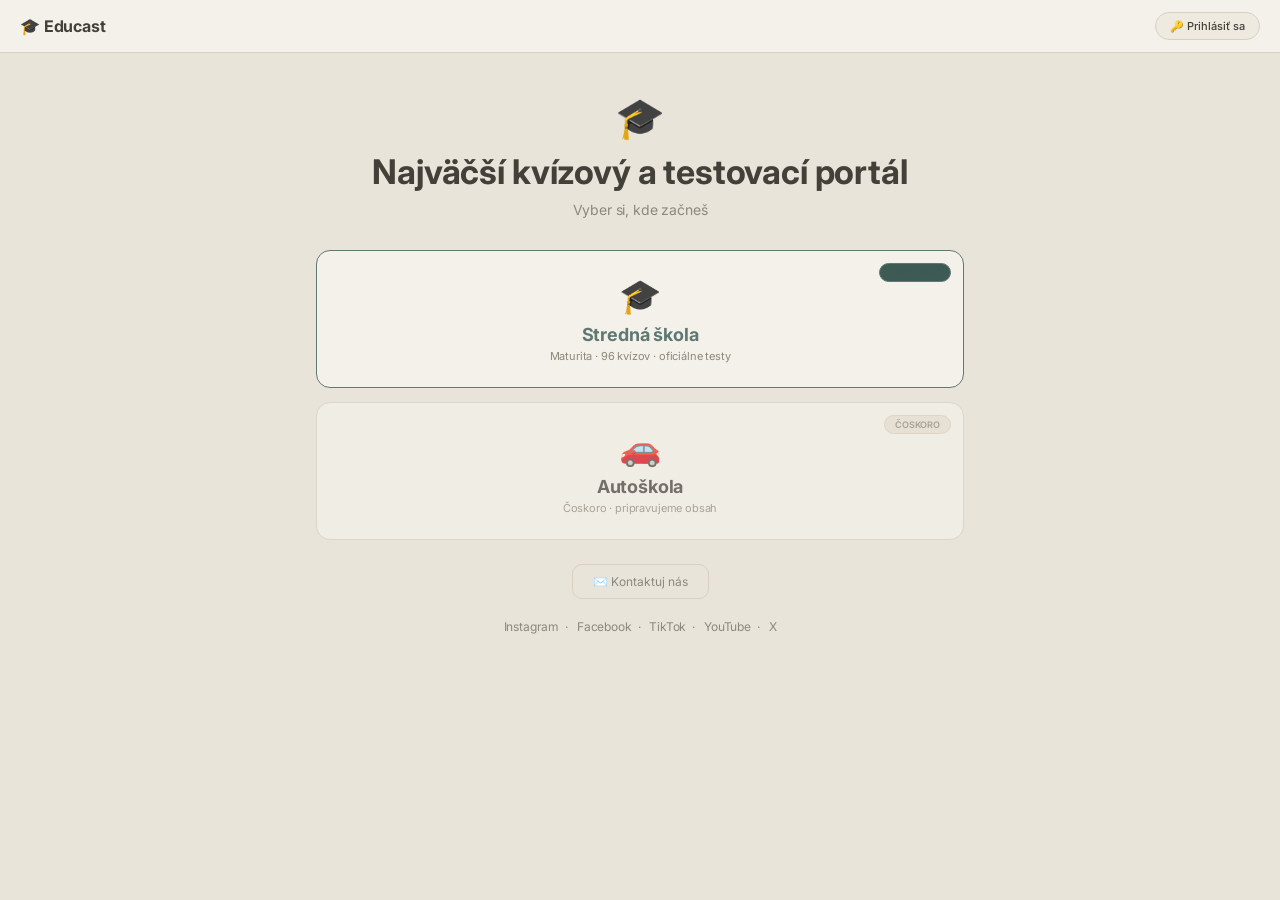
==== index.html @ 37182a14 "Profil do greige a salviovej palety" ====
<!DOCTYPE html>
<html lang="sk">
<head>
<meta charset="UTF-8">
<link rel="preconnect" href="https://fonts.googleapis.com">
<link rel="preconnect" href="https://fonts.gstatic.com" crossorigin>
<link href="https://fonts.googleapis.com/css2?family=Inter:wght@400;500;600;700&display=swap" rel="stylesheet">
<link rel="preconnect" href="https://fonts.googleapis.com">
<link rel="preconnect" href="https://fonts.gstatic.com" crossorigin>
<link href="https://fonts.googleapis.com/css2?family=Inter:wght@400;500;600;700&display=swap" rel="stylesheet">
<meta name="viewport" content="width=device-width, initial-scale=1.0">
<meta name="description" content="Educast — interaktívny vzdelávací portál pre slovenských stredoškolákov. 96 kvízov, 768 otázok, všetky predmety, 1.–4. ročník, maturitná príprava.">
<meta property="og:title" content="Educast — Kvízový a testovací portál">
<meta property="og:type" content="website">
<title>Educast — Kvízový a testovací portál</title>
  <link rel="stylesheet" href="css/style.css">
</head>
<body>
<div id="global-loader"><div id="global-loader-bar"></div></div>
<div id="global-loader-pct">0 %</div>

<!-- ══ AUTH MODAL ══ -->
<div class="auth-overlay" id="auth-overlay">
  <div class="auth-box">
    <div class="auth-logo">🎓</div>
    <div class="auth-title">Educast Prístup</div>
    <div class="auth-sub" id="auth-sub">Zadaj svoje predplatné údaje pre odomknutie EDUCAST PLUS kvízov</div>

    <!-- Stav: prihlásený -->
    <div id="auth-logged-in" style="display:none">
      <div class="auth-status-bar">
        <span>✅ Prihlásený ako <span id="auth-email-display"></span></span>
        <button class="auth-logout" onclick="authLogout()">Odhlásiť</button>
      </div>
      <div style="text-align:center;margin-bottom:12px">
        <span style="font-size:12px;color:#888">Aktívny plán: </span>
        <span class="auth-tier-badge" id="auth-tier-display"></span>
      </div>
      <div class="auth-success show" id="auth-device-note" style="font-size:11px">
        🔒 Prístup uzamknutý na tento prehliadač. Na inom zariadení sa znovu prihlás.
      </div>
      <button class="auth-btn" onclick="closeAuth()">Pokračovať →</button>
    </div>

    <!-- Stav: neprihlásený -->
    <div id="auth-form-section">
      <div class="auth-tabs">
        <button class="auth-tab active" id="tab-login" onclick="switchTab('login')">🔑 Zadať kód</button>
        <button class="auth-tab" id="tab-buy" onclick="switchTab('buy')">💳 Kúpiť prístup</button>
      </div>

      <!-- Tab: Login s kódom -->
      <div id="tab-login-content">
        <label class="auth-label">Emailová adresa</label>
        <input class="auth-input" id="auth-email-input" type="email" placeholder="tvoj@email.sk" autocomplete="email" onkeydown="if(event.key==='Enter')authSubmit()">
        <label class="auth-label">Prístupový kód</label>
        <input class="auth-input" id="auth-code-input" type="text" placeholder="napr. EDU-P-2025-XXXX" autocomplete="off" style="text-transform:uppercase;letter-spacing:0.05em" onkeydown="if(event.key==='Enter')authSubmit()">
        <div class="auth-error" id="auth-error"></div>
        <div class="auth-success" id="auth-success-msg"></div>
        <button class="auth-btn" id="auth-submit-btn" onclick="authSubmit()">Odomknúť prístup →</button>
        <div class="auth-note">
          Kód dostaneš emailom po zaplatení.<br>
          Každý kód funguje iba pre jeden email a jedno zariadenie.
        </div>
      </div>

      <!-- Tab: Kúpiť -->
      <div id="tab-buy-content" style="display:none">

        <div style="background:linear-gradient(135deg,#4A615C,#3E5A55);border:1.5px solid #5E7873;border-radius:12px;padding:16px;margin-bottom:10px">
          <div style="display:flex;align-items:center;justify-content:space-between;margin-bottom:8px">
            <div style="font-size:11px;color:#fff;font-weight:600">🎓 EDUCAST PLUS</div>
            <div style="font-size:10px;background:#DDE7E2;color:#3E5A55;padding:2px 8px;border-radius:10px">Mesačné</div>
          </div>
          <div style="font-size:28px;font-weight:700;color:#fff;margin-bottom:2px">4,99 €<span style="font-size:13px;font-weight:400;color:#DDE7E2"> / mesiac</span></div>
          <div style="font-size:10px;color:#DDE7E2;margin-bottom:10px">Zruš kedykoľvek</div>
          <div style="font-size:10px;color:#DDE7E2;display:flex;flex-direction:column;gap:3px;margin-bottom:12px">
            <span>✓ Všetkých 96 kvízov · 768 otázok</span>
            <span>✓ Maturitné testy</span>
            <span>✓ História a štatistiky</span>
            <span>✓ Email s prihlasovacími údajmi</span>
          </div>
          <div style="margin-bottom:10px">
            <label class="auth-label">Tvoja emailová adresa</label>
            <input class="auth-input" id="buy-email-input" type="email" placeholder="tvoj@email.sk" autocomplete="email" style="margin-bottom:0" onkeydown="if(event.key==='Enter')startCheckout()">
          </div>
          <div class="auth-error" id="buy-error" style="margin-bottom:8px"></div>
          <button class="auth-btn" id="buy-submit-btn" onclick="startCheckout()" style="margin-bottom:0">Zaplatiť kartou →</button>
        </div>
        <div class="auth-note">
          Po zaplatení dostaneš email s prihlasovacími údajmi do 1 minúty.<br>
          Platba prebieha cez zabezpečený Stripe. 🔒
        </div>
      </div>
    </div>

    <button onclick="closeAuth()" style="display:block;margin:14px auto 0;background:transparent;border:1.5px solid #e74c3c;color:#e74c3c;font-size:12px;font-weight:600;cursor:pointer;font-family:inherit;padding:9px 32px;border-radius:8px;transition:all 0.12s" onmouseover="this.style.background='#e74c3c';this.style.color='#fff'" onmouseout="this.style.background='transparent';this.style.color='#e74c3c'">✕ Zavrieť</button>
  </div>
</div>

<!-- ══ VYBER STUPNA SKOLY ══ -->
<div id="page-stage-select" class="page active" style="background:#E9E4DA;min-height:100vh">
  <nav style="display:flex;align-items:center;justify-content:space-between;padding:12px 20px;border-bottom:0.5px solid #D8D0C1;background:#F4F1EA;position:sticky;top:0;z-index:100">
    <div style="font-size:16px;font-weight:700;color:#43403A">🎓 Educast</div>
    <div style="display:flex;gap:8px;align-items:center">
      <span id="nav-auth-label2" style="font-size:11px;color:#8C887A"></span>
      <button onclick="openAuth()" id="nav-auth-btn2" style="font-size:11px;font-weight:500;padding:6px 14px;border-radius:20px;border:0.5px solid #D8D0C1;background:#EFEAE0;color:#43403A;cursor:pointer;font-family:inherit">🔑 Prihlásiť sa</button>
    </div>
  </nav>
  <div style="max-width:680px;margin:0 auto;padding:40px 16px 40px">
    <div style="text-align:center;margin-bottom:32px">
      <div style="font-size:40px;margin-bottom:10px">🎓</div>
      <h1 style="font-size:clamp(24px,5vw,34px);font-weight:700;color:#43403A;margin:0 0 8px;line-height:1.2">Najväčší kvízový a testovací portál</h1>
      <p style="font-size:14px;color:#8C887A;margin:0;font-weight:400">Vyber si, kde začneš</p>
      
    </div>
    <div style="display:flex;flex-direction:column;gap:14px">
      <div onclick="selectStage('ss')" style="background:#F4F1EA;border:1.5px solid #5E7873;border-radius:14px;padding:24px;cursor:pointer;transition:all 0.15s;text-align:center;position:relative" onmouseover="this.style.transform='translateY(-2px)'" onmouseout="this.style.transform='translateY(0)'">
        <div style="position:absolute;top:12px;right:12px;font-size:9px;font-weight:600;color:#3E5A55;background:#3E5A55;border:0.5px solid #5E7873;border-radius:20px;padding:3px 10px">DOSTUPNÉ</div>
        <div style="font-size:34px;margin-bottom:8px">🎓</div>
        <div style="font-size:18px;font-weight:700;color:#5E7873;margin-bottom:4px">Stredná škola</div>
        <div style="font-size:11px;color:#8C887A">Maturita · 96 kvízov · oficiálne testy</div>
      </div>
      <div style="background:#F4F1EA;border:1.5px solid #D8D0C1;border-radius:14px;padding:24px;text-align:center;cursor:default;opacity:0.7;position:relative">
        <div style="position:absolute;top:12px;right:12px;font-size:9px;font-weight:600;color:#8C887A;background:#E5DFD3;border:0.5px solid #D8D0C1;border-radius:20px;padding:3px 10px">ČOSKORO</div>
        <div style="font-size:34px;margin-bottom:8px">🚗</div>
        <div style="font-size:18px;font-weight:700;color:#43403A;margin-bottom:4px">Autoškola</div>
        <div style="font-size:11px;color:#8C887A">Čoskoro · pripravujeme obsah</div>
      </div>
    </div>
    <div style="text-align:center;margin-top:24px">
      <button onclick="openContact()" style="background:transparent;border:0.5px solid #D8D0C1;color:#8C887A;font-size:12px;padding:9px 20px;border-radius:10px;cursor:pointer;font-family:inherit;transition:all 0.15s" onmouseover="this.style.borderColor='#5E7873';this.style.color='#5E7873'" onmouseout="this.style.borderColor='#D8D0C1';this.style.color='#8C887A'">✉️ Kontaktuj nás</button>
    </div>
    <div style="text-align:center;margin-top:20px;font-size:12px;color:#8C887A">
      <a href="#" target="_blank" style="color:#8C887A;text-decoration:none;margin:0 6px" onmouseover="this.style.color='#5E7873'" onmouseout="this.style.color='#8C887A'">Instagram</a>·
      <a href="#" target="_blank" style="color:#8C887A;text-decoration:none;margin:0 6px" onmouseover="this.style.color='#5E7873'" onmouseout="this.style.color='#8C887A'">Facebook</a>·
      <a href="#" target="_blank" style="color:#8C887A;text-decoration:none;margin:0 6px" onmouseover="this.style.color='#5E7873'" onmouseout="this.style.color='#8C887A'">TikTok</a>·
      <a href="#" target="_blank" style="color:#8C887A;text-decoration:none;margin:0 6px" onmouseover="this.style.color='#5E7873'" onmouseout="this.style.color='#8C887A'">YouTube</a>·
      <a href="#" target="_blank" style="color:#8C887A;text-decoration:none;margin:0 6px" onmouseover="this.style.color='#5E7873'" onmouseout="this.style.color='#8C887A'">X</a>
    </div>
  </div>
</div>

<!-- ══ LANDING PAGE ══ -->
<div id="page-landing" class="page" style="background:#E9E4DA;min-height:100vh">
  <!-- Minimálny navbar -->
  <nav style="display:flex;align-items:center;justify-content:space-between;padding:12px 20px;border-bottom:0.5px solid #D8D0C1;background:#F4F1EA;position:sticky;top:0;z-index:100">
    <div style="font-size:16px;font-weight:700;color:#43403A;cursor:pointer" onclick="goToStageSelect()">🎓 Educast</div>
    <div style="display:flex;gap:8px;align-items:center">
      <span id="nav-auth-label" style="font-size:11px;color:#8C887A"></span>
      <button onclick="openCoinInfo()" id="coin-pill1" class="coin-pill" title="Mince">🪙 <span id="coin-pill1-n">3/3</span></button>
      <button onclick="openAuth()" id="nav-auth-btn" style="font-size:11px;font-weight:500;padding:6px 14px;border-radius:20px;border:0.5px solid #D8D0C1;background:#EFEAE0;color:#43403A;cursor:pointer;font-family:inherit">🔑 Prihlásiť sa</button>
    </div>
  </nav>

  <!-- Wizard priamo na úvodnej strane -->
  <div style="max-width:680px;margin:0 auto;padding:20px 16px 40px">

    <!-- Hero mini -->
    <div style="text-align:center;margin-bottom:24px;padding-top:8px">
      <div style="font-size:11px;color:#5E7873;font-weight:600;letter-spacing:0.05em;margin-bottom:6px">PRE SLOVENSKÉ STREDNÉ ŠKOLY</div>

    </div>

    <!-- Výber úrovne -->
    <div id="lv-select-screen" style="display:none !important">
      <p style="font-size:11px;color:#888;text-align:center;margin:0 0 12px">Vyber svoju úroveň:</p>
      <div class="lv-select-wrap">
        <div class="lv-select-card lv-card-free" onclick="lwChooseLevel('r')">
          <div style="font-size:22px;font-weight:800;letter-spacing:-0.5px;margin-bottom:4px;background:linear-gradient(135deg,#378ADD,#B5D4F4);-webkit-background-clip:text;-webkit-text-fill-color:transparent;background-clip:text">EDUCAST free</div>
          <div class="lv-card-title">Zadarmo</div>
          <div class="lv-card-desc">32 kvízov · 256 otázok · všetky predmety<br>1.–4. ročník · bez registrácie</div>
        </div>
        <div class="lv-select-card lv-card-plus" onclick="lwChooseLevel('v')">
          <div style="font-size:22px;font-weight:800;letter-spacing:-0.5px;margin-bottom:4px;background:linear-gradient(135deg,#4A615C,#3E5A55);-webkit-background-clip:text;-webkit-text-fill-color:transparent;background-clip:text">EDUCAST PLUS</div>
          <div class="lv-card-title">Plný prístup</div>
          <div class="lv-card-desc">96 kvízov · 768 otázok · maturitné testy<br>4,99 €/mes · /rok · zruš kedykoľvek</div>
        </div>
      </div>
    </div>

    <!-- Wizard A inline -->
    <div id="lv-wizard-screen" style="display:none;background:#F4F1EA;border:0.5px solid #D8D0C1;border-radius:14px;padding:16px">

      <!-- Top bar: späť + úroveň + režim -->
      <div style="display:flex;align-items:center;gap:8px;margin-bottom:14px;flex-wrap:wrap">
        
        
        <div class="wiz-toggle" style="flex-shrink:0">
          <button class="wiz-tog-btn active" id="lmd-t" onclick="lwSetMode('t')">📋 Test</button>
          <button class="wiz-tog-btn" id="lmd-s" onclick="lwSetMode('s')">⚔️ Súťaž</button>
        </div>
      </div>

      <!-- Promo pre FREE -->
      <div id="lw-plus-promo" style="display:none !important;background:#EFEAE0;border:0.5px solid #5E787355;border-radius:10px;padding:10px 14px;margin-bottom:12px;cursor:pointer" onclick="openAuth()">
        <div style="display:flex;align-items:center;justify-content:space-between;gap:8px">
          <div>
            <div style="font-size:11px;font-weight:600;color:#3E5A55;margin-bottom:2px">🎓 EDUCAST PLUS ponúka viac</div>
            <div style="font-size:10px;color:#4A615C;line-height:1.5">96 kvízov · oficiálne Maturitné testy 2010–2026 · SJL, ANG, MAT</div>
          </div>
          <div style="font-size:10px;font-weight:600;color:#3E5A55;background:#E2EAE7;border:0.5px solid #5E7873;border-radius:20px;padding:4px 10px;white-space:nowrap">Získať →</div>
        </div>
      </div>

      <!-- Kroky -->
      <div class="wiz-steps" style="margin-bottom:14px">
        <div class="wiz-step active" id="lw-s1" onclick="lwGoStep1()" style="cursor:pointer"><div class="wiz-num">1</div><span>Predmet</span></div>
        <div class="wiz-sep"></div>
        <div class="wiz-step" id="lw-s2" onclick="lwGoStep2()" style="cursor:pointer"><div class="wiz-num">2</div><span>Ročník</span></div>
        <div class="wiz-sep"></div>
        <div class="wiz-step" id="lw-s3" onclick="lwGoStepLevel()" style="cursor:pointer"><div class="wiz-num">3</div><span>Level</span></div>
      </div>

      <!-- Skryté level tlačidlá pre JS kompatibilitu -->
      <div style="display:none">
        <button id="llv-r" onclick="lwSetLv('r')"></button>
        <button id="llv-v" onclick="lwSetLv('v')"></button>
      </div>

      <!-- Krok 1: Predmet -->
      <div id="lw-step1">
        <p style="font-size:15px;font-weight:600;color:#5E7873;text-align:center;margin:0 0 14px">Vyber predmet</p>
        <div class="wiz-subj-grid" id="lw-subj-grid"></div>
      </div>

      <!-- Krok 2: Ročník -->
      <div id="lw-step2" style="display:none">
        <p style="font-size:15px;font-weight:600;color:#5E7873;text-align:center;margin:0 0 14px">Vyber ročník — <span id="lw-subj-label" style="color:#e8e8e8;font-weight:600"></span></p>
        <div class="wiz-roc-grid">
          <div class="wiz-roc-btn" id="lr-1" onclick="lwSetRoc(1)">1. ročník</div>
          <div class="wiz-roc-btn" id="lr-2" onclick="lwSetRoc(2)">2. ročník</div>
          <div class="wiz-roc-btn" id="lr-3" onclick="lwSetRoc(3)">3. ročník</div>
          <div class="wiz-roc-btn" id="lr-4" onclick="lwSetRoc(4)">4. ročník</div>
        </div>
      </div>

      <!-- Spustiť -->
      <!-- Krok: vyber levelu (gamifikovana cesta) -->
      <div id="lw-step-level" style="display:none">
        <div class="level-path-sub level-path-sub-big">Zdolaj level 1 a odomkni ďalšie výzvy</div>
        <div class="level-path" id="lw-level-path"></div>
      </div>

      <button class="wiz-start-btn" id="lw-start-btn" onclick="lwStart()">Spustiť kvíz →</button>

    </div>

    <!-- Footer mini -->
    </div>
    <p style="text-align:center;font-size:10px;color:#555;margin-top:12px">© 2026 Educast · <a href="#" onclick="showLandingInfo();return false" style="color:#888;text-decoration:none">O projekte</a></p>
  </div>
</div>

<div id="page-portal" class="page">
  <div class="portal-wrap">
    <div class="portal-topbar">
      <div class="portal-logo" onclick="goToLanding()" style="cursor:pointer" title="Späť na úvod">🎓 Educast</div>
      <div class="portal-nav-right">
        <button class="portal-user-btn" id="portal-auth-btn" onclick="openAuth()">🔑 Prihlásiť sa</button>
        <button class="portal-back" onclick="goToLanding()">← Späť</button>
      </div>
    </div>







    <!-- Spaced repetition reminders -->
    <div id="reminders-section"></div>

    <div id="hist-section-wrap">
      <div style="display:flex;align-items:center;gap:8px;cursor:pointer;padding:10px 0;border-bottom:0.5px solid var(--border);margin-bottom:12px" onclick="toggleHistSection()">
        <span style="font-size:14px">📊</span>
        <span style="font-size:12px;font-weight:600;color:var(--text)">História kvízov</span>
        <span style="font-size:10px;color:var(--text2);font-weight:400" id="hist-count"></span>
        <span class="mat-chevron" id="hist-chevron" style="margin-left:auto">▼</span>
      </div>
      <div id="hist-list" style="display:none">
        <div class="hist-empty">Zatiaľ žiadne dokončené kvízy. Vyskúšaj prvý kvíz!</div>
      </div>
    </div>
    <!-- WIZARD A -->
    <div id="wizard-wrap">

      <!-- Kroky -->
      <div class="wiz-steps">
        <div class="wiz-step active" id="wiz-s1"><div class="wiz-num">1</div><span>Predmet</span></div>
        <div class="wiz-sep"></div>
        <div class="wiz-step" id="wiz-s2"><div class="wiz-num">2</div><span>Ročník</span></div>
        <div class="wiz-sep"></div>
        <div class="wiz-step" id="wiz-s3"><div class="wiz-num">3</div><span>Štart</span></div>
      </div>

      <!-- Nastavenia (Úroveň + Režim) — vždy viditeľné, kompaktné -->
      <div class="wiz-settings">
        <span style="font-size:10px;color:var(--text2)">Úroveň:</span>
        <div class="wiz-toggle" id="wiz-lv-toggle">
          <button class="wiz-tog-btn active" id="wlv-r" onclick="wizSetLv('r')">🆓 EDUCAST free</button>
          <button class="wiz-tog-btn wiz-tog-btn-v" id="wlv-v" onclick="wizSetLv('v')">🎓 EDUCAST PLUS</button>
        </div>
        <span style="font-size:10px;color:var(--text2);margin-left:6px">Režim:</span>
        <div class="wiz-toggle">
          <button class="wiz-tog-btn active" id="wmd-t" onclick="wizSetMode('t')">📋 Test</button>
          <button class="wiz-tog-btn" id="wmd-s" onclick="wizSetMode('s')">⚔️ Súťaž</button>
        </div>
      </div>

      <!-- Skryté level tlačidlá pre JS kompatibilitu -->
      <div style="display:none">
        <button id="llv-r" onclick="lwSetLv('r')"></button>
        <button id="llv-v" onclick="lwSetLv('v')"></button>
      </div>

      <!-- Krok 1: Predmet -->
      <div id="wiz-step1">
        <p style="font-size:11px;color:var(--text2);margin:0 0 10px">Vyber predmet:</p>
        <div class="wiz-subj-grid" id="wiz-subj-grid"></div>
      </div>

      <!-- Krok 2: Ročník -->
      <div id="wiz-step2" style="display:none">
        <p style="font-size:11px;color:var(--text2);margin:0 0 10px">Vyber ročník — <span id="wiz-subj-label" style="color:var(--text);font-weight:500"></span>:</p>
        <div class="wiz-roc-grid">
          <div class="wiz-roc-btn" id="wr-1" onclick="wizSetRoc(1)">1. ročník</div>
          <div class="wiz-roc-btn" id="wr-2" onclick="wizSetRoc(2)">2. ročník</div>
          <div class="wiz-roc-btn" id="wr-3" onclick="wizSetRoc(3)">3. ročník</div>
          <div class="wiz-roc-btn" id="wr-4" onclick="wizSetRoc(4)">4. ročník</div>
        </div>
        <button id="wiz-back-btn" style="font-size:11px;font-weight:500;color:#378ADD;background:#0A2238;border:0.5px solid #378ADD55;border-radius:20px;cursor:pointer;padding:5px 12px;font-family:inherit;margin-bottom:12px;transition:all 0.15s" onmouseover="this.style.background='#0C3257'" onmouseout="this.style.background='#0A2238'" onclick="wizBack()">← Späť na predmety</button>
      </div>

      <!-- Spustiť -->
      <button class="wiz-start-btn" id="wiz-start-btn" onclick="wizStart()">Spustiť kvíz →</button>

    </div>

    <!-- Skrytý sg pre kompatibilitu s existujúcim kódom -->
    <div id="sg" style="display:none"></div>
    <div id="subj-title" style="display:none"></div>

    <div class="hhero-banner" id="hhero-wrap" style="display:none">
      <div class="hhero-text"><h3>Odomkni EDUCAST PLUS plný prístup</h3><p>Všetkých 96 kvízov · 4,99 €/mes alebo /rok</p></div>
      <button class="hhero-btn" onclick="openAuth()">Zadať kód →</button>
    </div>
  </div>
</div>

<!-- ══ QUIZ PAGE ══ -->
<div id="page-quiz" class="page">
  <div class="quiz-wrap">
    <!-- Horná lišta -->
    <div class="quiz-topbar">
      <div class="quiz-topbar-left">
        <span class="mbadge" id="mb"></span>
        <div class="twrap" id="tw"><div class="cd" id="cd">15</div></div>
        <div class="ttim" id="tt" style="display:none">⏱ 0:00</div>
      </div>
      <div class="qnum" id="qn"></div>
      <div class="quiz-topbar-right" style="width:auto;text-align:right;margin-right:54px"><button onclick="openCoinInfo()" id="coin-counter" class="coin-pill" title="Mince" style="display:none">🪙 <span id="coin-counter-n">3/3</span></button></div>
    </div>
    <div class="tbar" id="tb"><div class="pfill2" id="pbar"></div></div>
    <div class="stage" id="stage">
      <div class="screen" id="qs">
        <div id="audio-player-wrap" style="width:100%;max-width:800px;display:none"></div>
        <div id="ctx-wrap" style="width:100%;max-width:800px;display:none">
          <div class="ctx-panel" id="ctx-panel">
            <div style="display:flex;align-items:center;justify-content:space-between;margin-bottom:8px">
              <div class="ctx-label" id="ctx-title">📖 Ukážka</div>
              <div style="display:flex;gap:4px">
                <button onclick="ctxFontChange(-1)" style="background:transparent;border:0.5px solid #378ADD55;color:#378ADD;font-size:11px;font-weight:600;width:24px;height:24px;border-radius:5px;cursor:pointer;font-family:inherit;line-height:1">A−</button>
                <button onclick="ctxFontChange(1)" style="background:transparent;border:0.5px solid #378ADD55;color:#378ADD;font-size:11px;font-weight:600;width:24px;height:24px;border-radius:5px;cursor:pointer;font-family:inherit;line-height:1">A+</button>
              </div>
            </div>
            <div class="ctx-text" id="ctx-text"></div>
          </div>
        </div>
        <div class="qtxt" id="qt"></div>
        <div id="ea"></div>
        <div class="og" id="og"></div>
        <div id="short-wrap" style="display:none;width:100%;max-width:680px;margin:0 auto">
          <input id="short-input" type="text" autocomplete="off" spellcheck="false"
            placeholder="Napíš odpoveď..."
            style="width:100%;padding:14px 16px;font-size:15px;border-radius:12px;border:1.5px solid var(--border);background:var(--bg2);color:var(--text);font-family:var(--font);box-sizing:border-box;outline:none;margin-bottom:8px"
            onkeydown="if(event.key==='Enter' && (!sub||!sub.isMat))pickShort()" oninput="if(sub&&sub.isMat)matAnswers[cur]=this.value.trim()" />
          <button id="short-btn" onclick="if(sub&&sub.isMat){matAnswers[cur]=document.getElementById('short-input').value.trim();rPips();}else{pickShort();}" style="width:100%;padding:12px;border-radius:12px;border:none;background:#5E7873;color:#fff;font-size:14px;font-weight:600;cursor:pointer">Potvrdiť →</button>
        </div>
        <div class="fbar" id="fb"></div>
        <button class="nxt nxr" id="nb" onclick="adv()" style="display:none;margin-top:12px">Ďalej →</button>
        <div id="mat-nav-wrap" style="display:none;margin-top:16px;gap:8px;align-items:center;justify-content:flex-start;width:100%;max-width:800px;flex-wrap:wrap">
          <button class="ctb" id="mat-prev-btn2" onclick="matPrev()" style="display:none">← Späť</button>
          <button class="nxt nxr" id="nb2" onclick="adv()" style="display:none;margin-top:0;padding:10px 28px;font-size:13px;max-width:none;flex:1">Ďalej →</button>
        </div>
      </div>
      <div class="screen sscr" id="ss">
        <div class="confetti-container" id="confetti-box"></div>

        <!-- Výsledok -->
        <div class="sbig" id="sp"></div>
        <div class="scards" id="sc"></div>
        <div class="sti" id="si"></div>
        <button onclick="showDetail(0)" style="background:transparent;border:0.5px solid #378ADD;color:#378ADD;font-size:11px;font-weight:500;padding:7px 18px;border-radius:8px;cursor:pointer;font-family:inherit;margin-top:2px">🔍 Detail kvízu</button>
        <div class="smsg" id="sm"></div>

        <!-- Bonus: cesta levelov po 100% (rovnaka grafika ako vo wizarde) -->
        <div id="score-l2-unlock" style="display:none;width:100%;max-width:340px;margin:10px 0">
          <div class="level-path-title" id="score-l2-title">🎉 Odomkol si nový level!</div>
          <div class="level-path-sub" id="score-l2-subt">Zvládol si Level 1 na 100 % — pokračuj ďalej</div>
          <div class="level-path" id="score-level-path"></div>
        </div>

        <div id="score-plus-banner" style="display:none;background:#EFEAE0;border:0.5px solid #5E7873;border-radius:10px;padding:12px 14px;width:100%;max-width:280px;margin:8px 0;cursor:pointer" onclick="showPaywall()">
          <div style="display:flex;align-items:center;gap:6px;margin-bottom:4px">
            <span style="font-size:13px">🎓</span>
            <span style="font-size:12px;font-weight:500;color:#3E5A55">Zvládol si to na 100 %!</span>
          </div>
          <div style="font-size:10px;color:#5E7873;line-height:1.5;margin-bottom:8px">Posuň sa ďalej s EDUCAST PLUS — oficiálne maturitné testy 2010–2026, 96 kvízov, všetky predmety.</div>
          <div style="background:#5E7873;color:#fff;font-size:11px;font-weight:500;padding:7px 0;border-radius:8px;text-align:center">Vyskúšať PLUS · 4,99 €/mes →</div>
        </div>

        <!-- Akcie — kompaktné -->
        <div style="display:flex;flex-direction:column;align-items:center;gap:8px;width:100%;max-width:280px;margin-top:12px">
          <button onclick="goToLanding()" style="width:100%;background:transparent;border:none;color:#555;font-size:11px;cursor:pointer;font-family:inherit;padding:4px">← Späť na úvod</button>
        </div>
      </div>
    </div>
    <!-- Čísla otázok (len maturita) -->
    <div class="mat-pips-bar" id="mat-pips-bar" style="display:none">
      <div class="pips" id="pips"></div>
    </div>
    <div class="ctrls">
      <button class="ctb" onclick="goToPredmety()">← Predmety</button>
      <button class="ctb" id="btn-save-quiz" onclick="saveQuizState()" style="display:none;border-color:#378ADD;color:#378ADD">Uložiť</button>
      <div class="pips" id="pips-regular"></div>

      <button class="nxt nxr" id="nb-finish" onclick="matFinish()" style="display:none;margin-top:0;padding:7px 16px;font-size:12px;max-width:160px">Dokončiť test</button>
    </div>
  </div>
</div>

<!-- ══ DETAIL STRÁNKA ══ -->
<div id="page-detail" class="page">
  <div class="detail-wrap">
    <div class="detail-topbar">
      <button class="detail-back" onclick="backFromDetail()">← Späť</button>
      <div class="detail-title" id="detail-title">Detail kvízu</div>
    </div>
    <div class="detail-summary" id="detail-summary"></div>
    <div id="detail-questions"></div>
  </div>
</div>

<!-- ══ PROFILE PAGE ══ -->
<div id="page-profile" class="page">
  <div class="detail-wrap">
    <div class="detail-topbar">
      <button class="detail-back" onclick="goToPortal()">← Späť</button>
      <div class="detail-title">👤 Môj profil</div>
    </div>
    <div id="profile-loading" style="text-align:center;color:#888;font-size:13px;padding:24px">Načítavam…</div>
    <div id="profile-content" style="display:none">
      <div id="profile-status-card" style="background:linear-gradient(135deg,#4A615C,#3E5A55);border:0.5px solid #5E7873;border-radius:12px;padding:16px 18px;margin-bottom:14px">
        <div style="font-size:11px;color:#DDE7E2;margin-bottom:4px">Stav predplatného</div>
        <div id="profile-status-title" style="font-size:18px;font-weight:500;color:#fff;margin-bottom:6px">—</div>
        <div id="profile-status-sub" style="font-size:12px;color:#DDE7E2">—</div>
      </div>
      <div style="display:flex;flex-direction:column;gap:1px;background:#D8D0C1;border-radius:10px;overflow:hidden;margin-bottom:14px">
        <div style="display:flex;justify-content:space-between;align-items:center;padding:12px 14px;background:#F4F1EA">
          <span style="font-size:12px;color:#8C887A">📧 E-mail</span>
          <span id="profile-email" style="font-size:12px;color:#43403A">—</span>
        </div>
        <div style="display:flex;justify-content:space-between;align-items:center;padding:12px 14px;background:#F4F1EA">
          <span style="font-size:12px;color:#8C887A">🔑 Prístupový kód</span>
          <span style="display:flex;align-items:center;gap:8px">
            <span id="profile-code" style="font-size:12px;color:#43403A;font-family:ui-monospace,Menlo,monospace">••••••••••</span>
            <button id="profile-code-toggle" onclick="toggleProfileCode()" style="background:transparent;border:0.5px solid #D8D0C1;color:#5E7873;font-size:10px;padding:3px 8px;border-radius:5px;cursor:pointer;font-family:inherit">👁 Zobraziť</button>
          </span>
        </div>
      </div>
      <button id="profile-cancel-btn" onclick="cancelSubscription()" style="width:100%;background:transparent;border:0.5px solid #5a2a2a;color:#c97070;font-size:12px;font-weight:500;padding:11px;border-radius:10px;cursor:pointer;font-family:inherit;transition:all 0.12s" onmouseover="this.style.borderColor='#e74c3c';this.style.color='#e74c3c'" onmouseout="this.style.borderColor='#5a2a2a';this.style.color='#c97070'">Zrušiť predplatné</button>
      <div style="font-size:11px;color:#888;font-weight:600;letter-spacing:0.04em;text-transform:uppercase;margin:22px 0 8px">História platieb</div>
      <div id="profile-history-list" style="display:flex;flex-direction:column;gap:1px;background:#D8D0C1;border-radius:10px;overflow:hidden"></div>
    </div>
  </div>
</div>

<!-- ══ PAYWALL MODAL ══ -->
<div class="modal-overlay" id="modal" onclick="closeModal(event)">
  <div class="modal">
    <button class="modal-close" onclick="hidePaywall()">✕</button>
    <div class="modal-icon">🔒</div>
    <div class="modal-title">🎓 EDUCAST PLUS prístup</div>
    <div class="modal-sub">Odomkni všetkých 96 kvízov cez EDUCAST PLUS. Zaplať kartou a zadaj kód.</div>
    <div style="background:linear-gradient(135deg,#4A615C,#3E5A55);border:1px solid #5E7873;border-radius:12px;padding:16px;text-align:center;margin-bottom:14px">
      <div style="font-size:10px;color:#DDE7E2;margin-bottom:6px">🎓 EDUCAST PLUS — plný prístup</div>
      <div style="font-size:28px;font-weight:700;color:#fff;margin-bottom:2px">4,99 €<span style="font-size:13px;font-weight:400;color:#DDE7E2">/mesiac</span></div>
      <div style="font-size:11px;color:#DDE7E2;margin-bottom:10px">alebo <strong style="color:#fff">/rok</strong> — ušetríš 23 €</div>
      <div style="display:flex;flex-direction:column;gap:4px;font-size:11px;color:#DDE7E2;text-align:left">
        <div>✓ Všetkých 96 kvízov (EDUCAST free + EDUCAST PLUS)</div>
        <div>✓ 768 odborných otázok</div>
        <div>✓ Všetky 4 ročníky · 8 predmetov</div>
        <div>✓ Zruš kedykoľvek</div>
      </div>
    </div>
    <button class="modal-btn-v" onclick="hidePaywall();openAuth()">🔑 Zadať kód (mám predplatné)</button>
    <button class="modal-btn-v" style="background:transparent;border:1px solid #5E7873;color:#5E7873;margin-bottom:10px" onclick="startCheckout('monthly')">💳 Zaplatiť kartou — 4,99 €/mes</button>
  </div>
</div>

  <script src="js/app.js" defer></script>

<!-- ══ MODAL: volba levelu ══ -->
<div id="level-choice-overlay" style="display:none;position:fixed;inset:0;background:rgba(0,0,0,0.82);z-index:3000;align-items:center;justify-content:center;padding:20px;backdrop-filter:blur(6px)">
  <div style="background:var(--bg2);border:1px solid #378ADD55;border-radius:18px;padding:28px 24px;max-width:360px;width:100%;text-align:center;position:relative">
    <div style="font-size:36px;margin-bottom:10px">🔒</div>
    <div style="font-size:17px;font-weight:700;color:#43403A;margin-bottom:8px">Tento level je zamknutý</div>
    <div style="font-size:12px;color:#888;line-height:1.6;margin-bottom:22px">Odomkni ho <strong style="color:#5E7873">zvládnutím predošlého levelu na 100 %</strong> — zadarmo. Alebo si sprístupni všetky levely naraz s EDUCAST PLUS.</div>
    <button onclick="lcGoLevel1()" style="width:100%;padding:13px;border-radius:12px;border:1.5px solid #5E7873;background:#5E7873;color:#fff;font-size:13px;font-weight:600;cursor:pointer;font-family:inherit;margin-bottom:10px;transition:all 0.15s" onmouseover="this.style.background='#4A615C'" onmouseout="this.style.background='#5E7873'">🎯 Skúsiť zvládnuť na 100 %</button>
    <button onclick="lcGoPaywall()" style="width:100%;padding:10px;border-radius:10px;border:0.5px solid #D8D0C1;background:transparent;color:#8C887A;font-size:12px;font-weight:500;cursor:pointer;font-family:inherit;transition:all 0.15s" onmouseover="this.style.borderColor='#5E7873';this.style.color='#5E7873'" onmouseout="this.style.borderColor='#D8D0C1';this.style.color='#8C887A'">Odomknúť cez EDUCAST PLUS</button>
    <button onclick="lcClose()" style="position:absolute;top:12px;right:14px;background:transparent;border:none;color:#666;font-size:18px;cursor:pointer">×</button>
  </div>
</div>


<!-- MODAL: minute mince -->
<div id="coins-empty-overlay" style="display:none;position:fixed;inset:0;background:rgba(0,0,0,0.82);z-index:3100;align-items:center;justify-content:center;padding:20px;backdrop-filter:blur(6px)">
  <div style="background:var(--bg2);border:1px solid #C9A84C55;border-radius:18px;padding:28px 24px;max-width:360px;width:100%;text-align:center;position:relative">
    <div style="font-size:36px;margin-bottom:10px">🪙</div>
    <div style="font-size:17px;font-weight:700;color:#e8e8e8;margin-bottom:8px">Minul si všetky mince</div>
    <div style="font-size:12px;color:#888;line-height:1.6;margin-bottom:22px">Každý neúspešný pokus (pod 100 %) stojí 1 mincu. Pokračuj jedným zo spôsobov nižšie.</div>
    <button onclick="coinsRestart()" style="width:100%;padding:13px;border-radius:12px;border:1.5px solid #5E7873;background:#5E7873;color:#fff;font-size:13px;font-weight:600;cursor:pointer;font-family:inherit;margin-bottom:10px;transition:all 0.15s" onmouseover="this.style.background='#4A615C'" onmouseout="this.style.background='#5E7873'">🔄 Začať odznova</button>
    <button onclick="coinsBuy()" style="width:100%;padding:11px;border-radius:10px;border:0.5px solid #C9A84C66;background:transparent;color:#C9A84C;font-size:12px;font-weight:500;cursor:pointer;font-family:inherit;margin-bottom:8px;transition:all 0.15s" onmouseover="this.style.borderColor='#C9A84C'" onmouseout="this.style.borderColor='#C9A84C66'">🪙 Dokúpiť 3 mince</button>
    <button onclick="coinsGoPlus()" style="width:100%;padding:10px;border-radius:10px;border:0.5px solid #D8D0C1;background:transparent;color:#8C887A;font-size:12px;font-weight:500;cursor:pointer;font-family:inherit;transition:all 0.15s" onmouseover="this.style.borderColor='#5E7873';this.style.color='#5E7873'" onmouseout="this.style.borderColor='#D8D0C1';this.style.color='#8C887A'">Odomknúť všetko cez EDUCAST PLUS</button>
  </div>
</div>

  <!-- COIN INFO MODAL -->
  <div class="modal-overlay" id="coin-modal" onclick="if(event.target===this)closeCoinInfo()">
    <div class="modal">
      <button class="modal-close" onclick="closeCoinInfo()">&times;</button>
      <div class="coin-modal-icon">🪙</div>
      <div class="coin-modal-title">Tvoje mince</div>
      <div class="coin-modal-count">Máš <b id="coin-modal-n">3</b> z 3 mincí</div>
      <div class="coin-modal-row"><span class="cm-ic">🎯</span><div>Mince ti umožňujú odomykať ďalšie levely aj keď test nezvládneš na 100 %.</div></div>
      <div class="coin-modal-row"><span class="cm-ic">💯</span><div>Za <b>100 %</b> neplatíš nič — odomkneš ďalší level <b>zadarmo</b>.</div></div>
      <div class="coin-modal-row"><span class="cm-ic">📉</span><div>Každý pokus <b>pod 100 %</b> ťa stojí <b>1 mincu</b>.</div></div>
    </div>
  </div>
  <!-- KONTAKT MODAL -->
  <div class="modal-overlay" id="contact-modal" onclick="if(event.target===this)closeContact()">
    <div class="modal" style="max-width:420px">
      <button class="modal-close" onclick="closeContact()">&times;</button>
      <div style="font-size:28px;margin-bottom:6px;text-align:center">✉️</div>
      <div class="modal-title" style="text-align:center">Kontaktuj nás</div>
      <div class="modal-sub" style="text-align:center">Napíš nám správu a my sa ti ozveme.</div>
      <label style="font-size:11px;color:#888;display:block;margin-bottom:4px">Tvoj e-mail</label>
      <input type="email" id="contact-email" placeholder="tvoj@email.sk" style="width:100%;background:#0f0f0f;border:0.5px solid #2a2a2a;border-radius:8px;padding:10px 12px;color:#e8e8e8;font-size:13px;margin-bottom:12px;outline:none;font-family:inherit">
      <label style="font-size:11px;color:#888;display:block;margin-bottom:4px">Správa</label>
      <textarea id="contact-msg" rows="4" placeholder="Napíš svoju správu…" style="width:100%;background:#0f0f0f;border:0.5px solid #2a2a2a;border-radius:8px;padding:10px 12px;color:#e8e8e8;font-size:13px;margin-bottom:12px;outline:none;font-family:inherit;resize:vertical"></textarea>
      <label style="font-size:11px;color:#888;display:block;margin-bottom:4px">Príloha (voliteľné)</label>
      <input type="file" id="contact-file" style="width:100%;font-size:12px;color:#888;margin-bottom:16px;font-family:inherit">
      <button onclick="sendContact()" style="width:100%;padding:12px;border-radius:10px;border:none;background:linear-gradient(135deg,#185FA5,#378ADD);color:#fff;font-size:13px;font-weight:500;cursor:pointer;font-family:inherit">Odoslať</button>
      <div id="contact-status" style="font-size:11px;color:#888;text-align:center;margin-top:10px;display:none"></div>
    </div>
  </div>
</body>
</html>
---- css/style.css ----
*{box-sizing:border-box;margin:0;padding:0}
:root{--bg:#E9E4DA;--bg2:#F4F1EA;--bg3:#EFEAE0;--border:#D8D0C1;--text:#43403A;--text2:#8C887A;--font:'Inter',-apple-system,BlinkMacSystemFont,'Segoe UI',sans-serif}
html,body{background:var(--bg);color:var(--text);font-family:var(--font);min-height:100vh;-webkit-font-smoothing:antialiased;-moz-osx-font-smoothing:grayscale;letter-spacing:-0.01em}
button{font-family:var(--font);cursor:pointer}
.page{display:none;opacity:0;transform:translateY(6px);transition:opacity 0.18s ease,transform 0.18s ease}
.page.active{display:block;opacity:1;transform:translateY(0)}
.page.fade-in{animation:fadeInPage 0.18s ease forwards}
@keyframes fadeInPage{from{opacity:0;transform:translateY(8px)}to{opacity:1;transform:translateY(0)}}

/* ── AUTH MODAL ── */
.auth-overlay{display:none;position:fixed;top:0;left:0;right:0;bottom:0;background:rgba(0,0,0,0.85);z-index:2000;align-items:center;justify-content:center;padding:20px;backdrop-filter:blur(6px)}
.auth-overlay.show{display:flex}
.auth-box{background:#F4F1EA;border-radius:18px;padding:28px;max-width:380px;width:100%;border:0.5px solid #D8D0C1;position:relative}
.auth-logo{font-size:28px;margin-bottom:4px;text-align:center}
.auth-title{font-size:17px;font-weight:600;color:#43403A;text-align:center;margin-bottom:6px}
.auth-sub{font-size:12px;color:#8C887A;text-align:center;margin-bottom:20px;line-height:1.5}
.auth-tabs{display:flex;gap:6px;margin-bottom:20px}
.auth-tab{flex:1;padding:8px;border-radius:8px;border:1px solid #D8D0C1;background:transparent;color:#8C887A;font-size:12px;cursor:pointer;transition:all 0.12s;font-family:inherit}
.auth-tab.active{background:#5E7873;border-color:#5E7873;color:#fff}
.auth-label{font-size:11px;color:#8C887A;margin-bottom:5px;display:block}
.auth-input{width:100%;background:#E9E4DA;border:1px solid #D8D0C1;border-radius:8px;padding:10px 12px;color:#43403A;font-size:13px;margin-bottom:12px;outline:none;transition:border-color 0.12s;font-family:inherit}
.auth-input:focus{border-color:#4A615C}
.auth-input.error{border-color:#A32D2D}
.auth-error{font-size:11px;color:#F7C1C1;margin-bottom:12px;padding:8px 10px;background:#3d1515;border-radius:6px;display:none}
.auth-error.show{display:block}
.auth-success{font-size:11px;color:#3E5A55;margin-bottom:12px;padding:8px 10px;background:#4A615C;border-radius:6px;display:none}
.auth-success.show{display:block}
.auth-btn{width:100%;padding:12px;border-radius:10px;border:none;background:linear-gradient(135deg,#4A615C,#5E7873);color:#fff;font-size:13px;font-weight:500;cursor:pointer;margin-bottom:10px;font-family:inherit;transition:all 0.12s}
.auth-btn:hover{opacity:0.9}
.auth-btn:disabled{opacity:0.5;cursor:default}
.auth-divider{display:flex;align-items:center;gap:10px;margin-bottom:14px;color:#B5AE9D;font-size:11px}
.auth-divider::before,.auth-divider::after{content:'';flex:1;height:1px;background:#D8D0C1}
.auth-hhero{width:100%;padding:10px;border-radius:8px;border:1px solid #4A615C;background:transparent;color:#5E7873;font-size:12px;cursor:pointer;font-family:inherit;transition:all 0.12s}
.auth-hhero:hover{background:#DDE7E2}
.auth-note{font-size:10px;color:#A39C8B;text-align:center;margin-top:10px;line-height:1.5}
.auth-status-bar{background:#4A615C;border-radius:8px;padding:8px 12px;margin-bottom:12px;font-size:11px;color:#3E5A55;display:flex;align-items:center;justify-content:space-between}
.auth-logout{background:transparent;border:none;color:#5E7873;font-size:10px;cursor:pointer;text-decoration:underline;font-family:inherit}
.auth-tier-badge{display:inline-flex;align-items:center;gap:4px;font-size:10px;padding:2px 8px;border-radius:10px}
.atb-v{background:#DDE7E2;color:#5E7873}.atb-m{background:#EFEAE0;color:#8C887A}.atb-r{background:#4A615C;color:#4A615C}

/* ── LANDING ── */
.landing{min-height:100vh;display:flex;flex-direction:column}
.landing-nav{display:flex;align-items:center;justify-content:space-between;padding:16px 24px;border-bottom:0.5px solid var(--border);position:sticky;top:0;background:var(--bg);z-index:100}
.landing-logo{font-size:16px;font-weight:700;background:linear-gradient(135deg,#4A615C,#3E5A55);-webkit-background-clip:text;-webkit-text-fill-color:transparent;background-clip:text}
.landing-nav-links{display:flex;gap:20px;font-size:13px;color:var(--text2);align-items:center}
.landing-nav-links a:hover{color:var(--text)}
.nav-cta{background:linear-gradient(135deg,#4A615C,#5E7873);color:#fff!important;padding:7px 16px;border-radius:8px;font-size:12px;font-weight:500;-webkit-text-fill-color:#fff!important;cursor:pointer}
.nav-login{border:1px solid var(--border);color:var(--text2)!important;padding:6px 14px;border-radius:8px;font-size:12px;cursor:pointer}
.nav-login:hover{border-color:#4A615C;color:#4A615C!important}
.hero-section{flex:1;display:flex;flex-direction:column;align-items:center;justify-content:center;padding:60px 24px;text-align:center;background:radial-gradient(ellipse at 50% 0%,#DDE7E222 0%,transparent 60%)}
.hero-badge{display:inline-flex;align-items:center;gap:6px;font-size:11px;padding:5px 14px;border-radius:20px;border:0.5px solid #4A615C;color:#4A615C;background:#DDE7E266;margin-bottom:24px}
.hero-title{font-size:clamp(32px,6vw,56px);font-weight:700;line-height:1.1;margin-bottom:16px;letter-spacing:-0.02em}
.hero-title span{background:linear-gradient(135deg,#4A615C,#3E5A55);-webkit-background-clip:text;-webkit-text-fill-color:transparent;background-clip:text}
.hero-sub{font-size:clamp(14px,2vw,18px);color:var(--text2);margin-bottom:36px;max-width:500px;line-height:1.6}
.hero-btns{display:flex;gap:12px;flex-wrap:wrap;justify-content:center;margin-bottom:48px}
.btn-primary{background:linear-gradient(135deg,#4A615C,#5E7873);color:#fff;border:none;padding:13px 28px;border-radius:10px;font-size:14px;font-weight:500;transition:all 0.15s;cursor:pointer;font-family:inherit}
.btn-primary:hover{transform:translateY(-1px);box-shadow:0 8px 24px #4A615C44}
.btn-secondary{background:transparent;color:var(--text);border:1px solid var(--border);padding:13px 28px;border-radius:10px;font-size:14px;font-weight:500;transition:all 0.15s;cursor:pointer;font-family:inherit}
.btn-secondary:hover{border-color:var(--text2)}
.hero-stats{display:flex;gap:32px;flex-wrap:wrap;justify-content:center}
.hstat-n{font-size:28px;font-weight:700;background:linear-gradient(135deg,#4A615C,#3E5A55);-webkit-background-clip:text;-webkit-text-fill-color:transparent;background-clip:text}
.hstat-l{font-size:11px;color:#A39C8B;margin-top:2px}
.section-wrap{padding:48px 24px;border-top:0.5px solid var(--border)}
.section-h{text-align:center;margin-bottom:32px}
.section-h h2{font-size:24px;font-weight:600;margin-bottom:8px}
.section-h p{font-size:14px;color:var(--text2)}
.subj-grid{display:grid;grid-template-columns:repeat(auto-fill,minmax(160px,1fr));gap:10px;max-width:720px;margin:0 auto}
.subj-item{background:var(--bg2);border:0.5px solid var(--border);border-radius:10px;padding:16px;text-align:center;transition:all 0.12s}
.subj-item:hover{border-color:var(--border);transform:none}
.subj-icon{font-size:24px;margin-bottom:8px}
.subj-name{font-size:12px;font-weight:500;margin-bottom:3px}
.subj-desc{font-size:10px;color:var(--text2)}
.pricing-grid{display:grid;grid-template-columns:repeat(auto-fit,minmax(200px,1fr));gap:16px;max-width:720px;margin:0 auto}
.price-card{border-radius:14px;padding:24px;border:1px solid;position:relative;overflow:hidden}
.price-free{background:#DDE7E222;border-color:#4A615C}
.price-v{background:#1e1a3a;border-color:#6B847E}
.price-m{background:#EFEAE044;border-color:#D8D0C1}
.price-badge{font-size:9px;padding:3px 8px;border-radius:20px;display:inline-block;margin-bottom:12px}
.pb-free{background:#4A615C;color:#4A615C}.pb-v{background:#DDE7E2;color:#5E7873}.pb-m{background:#EFEAE0;color:#8C887A}
.price-name{font-size:16px;font-weight:600;margin-bottom:4px}
.price-amount{font-size:26px;font-weight:700;margin-bottom:4px}
.price-period{font-size:11px;color:var(--text2);margin-bottom:14px}
.price-features{list-style:none;margin-bottom:18px}
.price-features li{font-size:12px;color:var(--text2);padding:4px 0;display:flex;align-items:center;gap:6px}
.price-features li::before{content:'✓';color:#4A615C;font-size:11px}
.price-btn{width:100%;padding:10px;border-radius:8px;border:none;font-size:13px;font-weight:500;cursor:pointer;font-family:inherit}
.pb-btn-free{background:var(--bg3);color:var(--text);border:1px solid var(--border)}
.pb-btn-v{background:linear-gradient(135deg,#5E7873,#6B847E);color:#fff}
.pb-btn-m{background:#D8D0C1;color:#E9E4DA}
.price-popular{position:absolute;top:12px;right:12px;font-size:9px;padding:2px 8px;border-radius:10px;background:#4A615C;color:#3E5A55}
.faq-list{max-width:600px;margin:0 auto}
.faq-item{border-bottom:0.5px solid var(--border);padding:16px 0}
.faq-q{font-size:14px;font-weight:500;cursor:pointer;display:flex;justify-content:space-between;align-items:center;gap:8px}
.faq-q::after{content:'+';font-size:18px;color:#A39C8B;flex-shrink:0}
.faq-item.open .faq-q::after{content:'−'}
.faq-a{font-size:13px;color:var(--text2);line-height:1.6;max-height:0;overflow:hidden;transition:max-height 0.3s ease;margin-top:0}
.faq-item.open .faq-a{max-height:200px;margin-top:10px}
.landing-footer{padding:24px;border-top:0.5px solid var(--border);text-align:center;font-size:12px;color:var(--text2)}
.landing-footer a{color:#4A615C;margin:0 8px}

/* ── PORTAL ── */
.portal-wrap{max-width:720px;margin:0 auto;padding:12px 16px 32px}
.portal-topbar{display:flex;align-items:center;justify-content:space-between;padding:12px 0;margin-bottom:8px}
.portal-logo{font-size:14px;font-weight:700;background:linear-gradient(135deg,#4A615C,#3E5A55);-webkit-background-clip:text;-webkit-text-fill-color:transparent;background-clip:text}
.portal-nav-right{display:flex;gap:8px;align-items:center}
.portal-back{font-size:12px;font-weight:600;color:#5E7873;background:#0A2238;border:0.5px solid #5E787355;padding:6px 14px;border-radius:20px;cursor:pointer;font-family:inherit;transition:all 0.15s}
.portal-back:hover{background:#DDE7E2;border-color:#5E7873}
.portal-user-btn{font-size:11px;background:transparent;border:0.5px solid #5E7873;color:#6B847E;padding:4px 10px;border-radius:6px;cursor:pointer;font-family:inherit}
.portal-hero{background:linear-gradient(135deg,#DDE7E2 0%,#E9E4DA 100%);border-radius:14px;padding:20px 22px 18px;margin-bottom:14px;position:relative;overflow:hidden}
.portal-hero::before{content:'';position:absolute;top:-30px;right:-30px;width:120px;height:120px;border-radius:50%;background:radial-gradient(circle,#4A615C22,transparent 70%)}
.ph-badge{font-size:9px;padding:3px 10px;border-radius:20px;background:#4A615C;color:#4A615C;display:inline-block;margin-bottom:8px;letter-spacing:0.06em}
.ph-title{font-size:20px;font-weight:600;color:#fff;margin-bottom:4px}
.ph-sub{font-size:11px;color:#5E7873;margin-bottom:14px}
.ph-stats{display:flex;gap:16px}
.phstat-n{font-size:16px;font-weight:600;color:#4A615C}
.phstat-l{font-size:10px;color:#5E7873}
.sec-title{font-size:11px;font-weight:500;color:var(--text2);letter-spacing:0.08em;text-transform:uppercase;margin-bottom:8px;margin-top:14px}
.op-r{background:#DDE7E2;border-color:#4A615C}.op-v{background:#DDE7E2;border-color:#4A615C}.op-m{background:#F4F1EA;border-color:#D8D0C1}
.op-label{font-size:9px;margin-bottom:5px}
.op-lr{color:#4A615C}.op-lv{color:#6B847E}.op-lm{color:#8C887A}
.op-pct{font-size:16px;font-weight:600}
.op-pr{color:#4A615C}.op-pv{color:#6B847E}.op-pm{color:#8C887A}
.op-bar{height:3px;border-radius:2px;margin-top:5px}
.op-bar-r{background:#4A615C}.op-bar-v{background:#DDE7E2}.op-bar-m{background:#EFEAE0}
.op-fill{height:100%;border-radius:2px;transition:width 0.4s}
.op-fr{background:linear-gradient(90deg,#4A615C,#4A615C)}.op-fv{background:#5E7873}.op-fm{background:#D8D0C1}
.rocnik-tabs{display:flex;gap:6px;margin-bottom:12px}
.rtab{flex:1;padding:9px 6px;border-radius:10px;border:0.5px solid var(--border);cursor:pointer;text-align:center;font-size:12px;font-weight:500;background:transparent;color:var(--text2);transition:all 0.12s}
.rtab.active{background:#4A615C;color:#DDE7E2;border-color:#4A615C}
.level-tabs{display:flex;gap:6px;margin-bottom:12px}
.ltab{flex:1;padding:9px;border-radius:10px;border:1.5px solid;cursor:pointer;text-align:center;transition:all 0.12s;font-size:11px;font-weight:500;position:relative}
.ltab-r{border-color:#4A615C;color:#4A615C;background:transparent}.ltab-r.active{background:#4A615C;color:#3E5A55}
.ltab-v{border-color:#5E7873;color:#6B847E;background:transparent}.ltab-v.active{background:#3E5A55;color:#DDE7E2}
.ltab-m{border-color:#D8D0C1;color:#8C887A;background:transparent}.ltab-m.active{background:#EFEAE0;color:#43403A}
.ltab-lock{position:absolute;top:4px;right:6px;font-size:9px;opacity:0.7}
.mode-row{display:flex;gap:8px;margin-bottom:14px}
.mode-btn{flex:1;padding:10px;border-radius:10px;border:1.5px solid var(--border);background:var(--bg2);cursor:pointer;text-align:center;transition:all 0.12s;font-size:11px}
.mode-btn.sel-s{border-color:#8C887A;background:#EFEAE0;color:#43403A}
.mode-btn.sel-t{border-color:#8C887A;background:#EFEAE0;color:#43403A}
.mode-icon{font-size:18px;margin-bottom:3px}
.mode-name{font-size:11px;font-weight:500;color:var(--text)}
.mode-desc{font-size:9px;color:var(--text2);margin-top:1px}
.mode-btn.sel-s .mode-name{color:#43403A}.mode-btn.sel-s .mode-desc{color:#8C887A}
.mode-btn.sel-t .mode-name{color:#43403A}.mode-btn.sel-t .mode-desc{color:#8C887A}
.subject-grid{display:grid;grid-template-columns:repeat(auto-fill,minmax(145px,1fr));gap:8px;margin-bottom:16px}
.sub-card{border-radius:12px;padding:14px;cursor:pointer;transition:all 0.15s cubic-bezier(0.34,1.56,0.64,1);position:relative;overflow:hidden;border:0.5px solid}
.sub-card::before{content:'';position:absolute;top:0;left:0;right:0;height:2px}
.sc-r{background:#DDE7E2;border-color:#4A615C}.sc-r::before{background:linear-gradient(90deg,#4A615C,#4A615C)}.sc-r:hover{border-color:#4A615C;transform:translateY(-1px)}
.sc-v{background:#DDE7E2;border-color:#4A615C}.sc-v::before{background:#5E7873}.sc-v:hover{border-color:#5E7873;transform:translateY(-1px)}
.sc-m{background:#F4F1EA;border-color:#D8D0C1}.sc-m::before{background:#D8D0C1}.sc-m:hover{border-color:#8C887A;transform:translateY(-1px)}
.sub-card.locked{opacity:0.55;cursor:default}.sub-card.locked:hover{transform:none}
.sub-icon{font-size:22px;margin-bottom:7px}
.sub-name{font-size:12px;font-weight:500;margin-bottom:2px}
.snr{color:#3E5A55}.snv{color:#3E5A55}.snm{color:#43403A}
.sub-meta{font-size:10px;margin-bottom:6px}
.smr{color:#5E7873}.smv{color:#5E7873}.smm{color:#8C887A}
.sub-tag{font-size:9px;padding:2px 7px;border-radius:20px;display:inline-block;margin-bottom:6px}
.str{background:#4A615C;color:#4A615C}.stv{background:#DDE7E2;color:#5E7873}.stm{background:#EFEAE0;color:#8C887A}
.sub-lock-badge{font-size:9px;padding:2px 7px;border-radius:20px;display:inline-block;margin-bottom:6px;background:#DDE7E2;color:#A39C8B}
.sub-demo-badge{font-size:9px;padding:2px 7px;border-radius:20px;display:inline-block;margin-bottom:6px;background:#DDE7E2;color:#5E7873}
.prog-bar{height:2px;border-radius:2px;margin-top:4px}
.pbr{background:#4A615C}.pbv{background:#DDE7E2}.pbm{background:#EFEAE0}
.pfs{height:100%;border-radius:2px}
.pfr{background:linear-gradient(90deg,#4A615C,#4A615C)}.pfv{background:#5E7873}.pfm{background:#D8D0C1}
.sub-pct{font-size:9px;color:var(--text2);margin-top:3px}
.hhero-banner{background:linear-gradient(135deg,#13141F,#DDE7E2);border:1px solid #4A615C;border-radius:12px;padding:14px 16px;margin-bottom:14px;display:flex;align-items:center;justify-content:space-between;gap:10px}
.hhero-text h3{font-size:13px;color:#3E5A55;margin-bottom:3px}
.hhero-text p{font-size:10px;color:#5E7873}
.hhero-btn{background:#5E7873;color:#fff;border:none;font-size:11px;font-weight:500;padding:8px 16px;border-radius:8px;cursor:pointer;white-space:nowrap;flex-shrink:0;font-family:inherit}

/* ── QUIZ ── */
.quiz-wrap{width:100%;max-width:100%;margin:0;padding:0;box-sizing:border-box;display:flex;flex-direction:column;height:100vh;overflow:hidden}
.quiz-topbar{display:flex;align-items:center;justify-content:space-between;padding:8px 20px;border-bottom:0.5px solid var(--border);flex-shrink:0;height:44px}
.quiz-topbar-left{display:flex;align-items:center;gap:10px;min-width:120px}
.mat-pips-bar{padding:6px 16px;border-top:0.5px solid var(--border);flex-shrink:0;overflow-x:auto;background:var(--bg)}
.mat-pips-bar .pips{max-width:100%;justify-content:center;flex-wrap:wrap;gap:2px}
.stage.mat-mode{}
.stage{width:100%;flex:1;border-radius:0;overflow-y:auto;position:relative;min-height:0}
.bgr{background:#DDE7E2}.bgv{background:#E9E4DA}.bgm{background:#E9E4DA}
.stage::before{content:'';position:absolute;top:0;left:0;right:0;height:2px;z-index:10}
.sbr::before{background:linear-gradient(90deg,#4A615C,#4A615C)}
.sbv::before{background:#5E7873}
.sbm::before{background:#D8D0C1}
.screen{width:100%;height:100%;position:relative;display:flex;flex-direction:column;align-items:center;justify-content:center;padding:16px 12%;box-sizing:border-box;gap:18px;overflow-y:auto}
.tbar{position:absolute;top:2px;left:0;right:0;height:4px}
.tbr{background:#4A615C}.tbv{background:#141A2E}.tbm{background:#F4F1EA}
.pfill2{height:100%;transition:width 0.1s linear}
.pfr2{background:linear-gradient(90deg,#4A615C,#4A615C)}.pfv2{background:#5E7873}.pfm2{background:#D8D0C1}
.mbadge{position:absolute;top:11px;left:12px;font-size:9px;padding:2px 8px;border-radius:20px;letter-spacing:0.06em}
.mbsr{background:#4A615C;color:#4A615C}.mbsv{background:#DDE7E2;color:#5E7873}.mbsm{background:#EFEAE0;color:#8C887A}
.mbtr{background:#EFEAE0;color:#8C887A}
.twrap{position:absolute;top:12px;right:14px}
.cd{font-size:23px;font-weight:500;line-height:1}
.cdr{color:#4A615C}.cdv{color:#5E7873}.cdm{color:#8C887A}
.cd.urgent{color:#E24B4A!important}.cd.waiting{opacity:0.4}
.ttim{position:absolute;top:11px;right:14px;font-size:11px;padding:2px 8px;border-radius:5px}
.ttr{background:#4A615C;color:#4A615C}.ttv{background:#DDE7E2;color:#5E7873}.ttm{background:#EFEAE0;color:#8C887A}
.qnum{font-size:11px;letter-spacing:0.08em;text-transform:uppercase;text-align:center;color:var(--text2)}
.qnr{color:#4A615C}.qnv{color:#5E7873}.qnm{color:#8C887A}
.qtxt{font-size:clamp(16px,2.4vw,22px);font-weight:600;color:#fff;text-align:center;line-height:1.45;max-width:86%;margin-top:24px;margin-bottom:24px}
.qen{font-size:clamp(11px,2vw,16px);color:#5E7873;font-style:italic;text-align:center;margin-bottom:14px;max-width:86%;line-height:1.4}
.og{display:grid;grid-template-columns:1fr 1fr;gap:10px;width:100%;max-width:680px}
.opt{border-radius:9px;padding:9px 12px;font-size:clamp(10px,1.55vw,12px);cursor:pointer;transition:all 0.12s;text-align:left;display:flex;align-items:center;gap:7px;line-height:1.35;border:1.5px solid;min-height:44px;font-family:inherit}
.or{background:#4A615C;border-color:#4A615C;color:#3E5A55}.or:hover:not(:disabled){background:#4A615C;border-color:#4A615C}
.ov{background:#13141F;border-color:#4A615C;color:#3E5A55}.ov:hover:not(:disabled){background:#DDE7E2;border-color:#5E7873}
.om{background:#F4F1EA;border-color:#D8D0C1;color:#43403A}.om:hover:not(:disabled){background:#EFEAE0;border-color:#8C887A}
.opt:active:not(:disabled){transform:scale(0.97)}
.opt.correct{background:#0a5c35!important;border-color:#2ecc71!important;color:#ffffff!important;box-shadow:0 0 0 3px #2ecc7166;animation:popIn 0.25s ease}
.opt.wrong{background:#3d1515!important;border-color:#A32D2D!important;color:#F7C1C1!important;animation:shake 0.3s ease}
.opt.missed{background:#0a5c35!important;border-color:#2ecc71!important;color:#ffffff!important;opacity:1;box-shadow:0 0 0 3px #2ecc7166;animation:highlight 0.4s ease}
@keyframes highlight{0%{box-shadow:0 0 0 0 #2ecc7188}50%{box-shadow:0 0 0 6px #2ecc7166}100%{box-shadow:0 0 0 3px #2ecc7144}}
.ltr{width:20px;height:20px;border-radius:50%;display:flex;align-items:center;justify-content:center;font-size:9px;font-weight:500;flex-shrink:0}
.lrr{background:#4A615C;color:#3E5A55}.lrv{background:#DDE7E2;color:#5E7873}.lrm{background:#EFEAE0;color:#8C887A}
.opt.correct .ltr{background:#2ecc71!important;color:#0a3d1f!important;font-weight:700!important}.opt.missed .ltr{background:#2ecc71!important;color:#0a3d1f!important;font-weight:700!important}
.opt.wrong .ltr{background:#791F1F!important;color:#F7C1C1!important}
@keyframes popIn{0%{transform:scale(0.95)}60%{transform:scale(1.04)}100%{transform:scale(1)}}
@keyframes shake{0%,100%{transform:translateX(0)}25%{transform:translateX(-6px)}75%{transform:translateX(6px)}}
.fbar{position:absolute;bottom:0;left:0;right:0;padding:7px 16px;font-size:10px;display:none;line-height:1.5;text-align:left}
.fbar.ok{background:#4A615C;color:#ffffff;display:block}
.fbar.bad{background:#791F1F;color:#ffffff;display:block}
.nxt{border:none;font-size:12px;font-weight:600;padding:9px 22px;border-radius:10px;cursor:pointer;font-family:inherit;display:none;margin-top:12px;width:100%;max-width:240px}
@media(max-width:600px){
  /* Stage — zruš fixný aspect-ratio na mobile, nech sa obsah roztiahne */
  .stage{flex:1;height:auto;overflow-y:auto}
  .screen{height:auto;min-height:0;padding:16px 16px 16px;justify-content:flex-start}
  /* Otázky */
  .qtxt{font-size:clamp(12px,4vw,16px);margin-bottom:12px}
  .qen{font-size:clamp(11px,3.5vw,14px);margin-bottom:10px}
  .qnum{margin-bottom:6px}
  /* Odpovede */
  .og{gap:6px;width:100%}
  .opt{min-height:42px;padding:8px 10px;font-size:clamp(10px,3.2vw,13px)}
  /* Fbar a Ďalej */
  .fbar{font-size:10px;padding:8px 14px}
  .nxt{font-size:12px;padding:9px 20px;margin-top:12px;max-width:200px}
  /* Score screen */
  .sscr{padding:20px 12px 20px;justify-content:flex-start;padding-top:28px}
  .sbig{font-size:48px;margin-bottom:8px}
  .scards{max-width:100%}
  .sti{font-size:10px;padding:4px 10px}
  /* Badge pozícia */
  .mbadge{position:static;margin-bottom:6px;align-self:flex-start}
  .twrap{position:static;align-self:flex-end;margin-bottom:6px}
  .ttim{position:static;align-self:flex-end;margin-bottom:6px}
  .tbar{position:absolute;top:0}
  /* Tlačidlá na score */
  .rbtn{width:100%;max-width:280px}
  .quiz-back{width:100%;max-width:280px}
}
.nxr{background:linear-gradient(135deg,#4A615C,#5E7873);color:#3E5A55}
.nxv{background:#5E7873;color:#fff}
.nxm{background:#D8D0C1;color:#E9E4DA}
.sscr{gap:8px;display:none;flex-direction:column;align-items:center;overflow-y:auto;padding-bottom:24px}
.sbig{font-size:clamp(38px,7vw,56px);font-weight:500}
.sbr2{color:#4A615C}.sbv2{color:#5E7873}.sbm2{color:#8C887A}
.scards{display:grid;grid-template-columns:1fr 1fr;gap:8px;width:100%;max-width:280px;margin-bottom:4px}
.ccr{background:#4A615C;border-radius:8px;padding:9px;text-align:center}
.ccv{background:#13141F;border-radius:8px;padding:9px;text-align:center}
.ccm{background:#F4F1EA;border-radius:8px;padding:9px;text-align:center}
.scvl{font-size:20px;font-weight:500}
.svr{color:#4A615C}.svv{color:#5E7873}.svm{color:#8C887A}
.slb{font-size:10px;color:#8C887A;margin-top:2px}
.sti{font-size:11px;padding:5px 14px;border-radius:8px;background:var(--bg2);margin-bottom:4px}
.smsg{font-size:11px;color:#8C887A}
.rbtn{background:transparent;font-size:12px;padding:8px 20px;border-radius:8px;cursor:pointer;margin-top:6px;border:1.5px solid;font-family:inherit}
.rr{border-color:#4A615C;color:#3E5A55}.rv{border-color:#4A615C;color:#3E5A55}.rm{border-color:#D8D0C1;color:#43403A}
.quiz-back{background:transparent;border:1px solid #8C887A;color:#43403A;font-size:13px;padding:8px 20px;border-radius:8px;cursor:pointer;margin-top:6px;font-family:inherit}
.ctrls{display:flex;align-items:center;justify-content:space-between;padding:8px 20px;border-top:0.5px solid var(--border);flex-shrink:0;height:48px}
.ctb{background:transparent;border:0.5px solid var(--border);color:var(--text2);font-size:11px;padding:4px 10px;border-radius:6px;cursor:pointer;font-family:inherit}
.pips{display:flex;align-items:center;gap:3px;flex-wrap:wrap;max-width:100%;justify-content:center}
.pip{width:6px;height:6px;border-radius:50%;border:1.5px solid}
.pip-mat-empty{width:8px;height:8px;border-radius:50%;border:1.5px solid #A39C8B;background:transparent;cursor:pointer;transition:all 0.15s}
.pip-mat-done{width:8px;height:8px;border-radius:50%;border:1.5px solid #6B847E;background:#6B847E;cursor:pointer;transition:all 0.15s}
.pip-mat-cur{width:8px;height:8px;border-radius:50%;border:2px solid #DDE7E2;background:#5E7873;cursor:pointer;box-shadow:0 0 4px #6B847E;transition:all 0.15s}
.pip-mat-num-empty{min-width:20px;height:20px;border-radius:5px;border:1px solid #B5AE9D;background:transparent;color:#A39C8B;font-size:9px;font-weight:600;cursor:pointer;display:inline-flex;align-items:center;justify-content:center;transition:all 0.15s;padding:0 2px}
.pip-mat-num-done{min-width:20px;height:20px;border-radius:5px;border:1px solid #6B847E;background:#E2EAE7;color:#DDE7E2;font-size:9px;font-weight:600;cursor:pointer;display:inline-flex;align-items:center;justify-content:center;transition:all 0.15s;padding:0 2px}
.pip-mat-num-cur{min-width:20px;height:20px;border-radius:5px;border:2px solid #DDE7E2;background:#5E7873;color:#fff;font-size:9px;font-weight:700;cursor:pointer;display:inline-flex;align-items:center;justify-content:center;box-shadow:0 0 4px #6B847E;transition:all 0.15s;padding:0 2px}
.mat-selected{background:#5E7873!important;border-color:#6B847E!important;color:#fff!important}
.mat-selected .ltr{background:#6B847E!important;color:#fff!important}
.pr{background:#4A615C;border-color:#4A615C}.pr.d{background:#4A615C;border-color:#4A615C}.pr.c{background:#4A615C;border-color:#3E5A55}
.pv{background:#141A2E;border-color:#4A615C}.pv.d{background:#4A615C;border-color:#5E7873}.pv.c{background:#5E7873;border-color:#5E7873}
.pm2{background:#F4F1EA;border-color:#D8D0C1}.pm2.d{background:#D8D0C1;border-color:#8C887A}.pm2.c{background:#8C887A;border-color:#43403A}

/* ── PAYWALL MODAL ── */
.modal-overlay{display:none;position:fixed;top:0;left:0;right:0;bottom:0;background:rgba(0,0,0,0.8);z-index:1000;align-items:center;justify-content:center;padding:20px;backdrop-filter:blur(4px)}
.modal-overlay.show{display:flex}
.modal{background:#F4F1EA;border-radius:16px;padding:24px;max-width:360px;width:100%;border:0.5px solid var(--border);position:relative}
.modal-close{position:absolute;top:12px;right:14px;background:transparent;border:none;color:var(--text2);font-size:18px;cursor:pointer}
.modal-icon{font-size:32px;margin-bottom:10px}
.modal-title{font-size:17px;font-weight:600;color:var(--text);margin-bottom:6px}
.modal-sub{font-size:12px;color:var(--text2);margin-bottom:16px;line-height:1.5}
.mprice-cards{display:grid;grid-template-columns:1fr 1fr;gap:8px;margin-bottom:14px}
.mprice-card{border-radius:10px;padding:10px;text-align:center;border:1px solid}
.mpc-v{background:#DDE7E2;border-color:#4A615C}.mpc-m{background:#F4F1EA;border-color:#D8D0C1}
.mpc-label{font-size:9px;margin-bottom:4px}
.mpc-lv{color:#5E7873}.mpc-lm{color:#8C887A}
.mpc-price{font-size:18px;font-weight:600}
.mpc-pv{color:#5E7873}.mpc-pm{color:#8C887A}
.mpc-period{font-size:9px;color:var(--text2);margin-bottom:4px}
.mpc-yearly{font-size:9px;padding:2px 6px;border-radius:10px}
.mpc-yv{background:#DDE7E2;color:#3E5A55}.mpc-ym{background:#EFEAE0;color:#43403A}
.modal-btn-v{width:100%;padding:12px;border-radius:10px;border:none;background:#5E7873;color:#fff;font-size:13px;font-weight:500;cursor:pointer;margin-bottom:8px;font-family:inherit}
.modal-btn-m{width:100%;padding:12px;border-radius:10px;border:none;background:#D8D0C1;color:#E9E4DA;font-size:13px;font-weight:500;cursor:pointer;margin-bottom:10px;font-family:inherit}
.modal-free-note{font-size:10px;color:#A39C8B;text-align:center}

@media(max-width:480px){
  .hero-title{font-size:28px}
  .hero-btns{flex-direction:column;align-items:center}
  .btn-primary,.btn-secondary{width:100%;max-width:280px}
  .pricing-grid{grid-template-columns:1fr}
  .landing-nav-links{display:none}
  .subject-grid{grid-template-columns:1fr 1fr}
}

/* ── HISTÓRIA ── */
.hist-section{margin-bottom:16px}
.hist-empty{font-size:12px;color:var(--text2);text-align:center;padding:20px;background:var(--bg2);border-radius:10px;border:0.5px solid var(--border)}
.hist-item{background:var(--bg2);border:0.5px solid var(--border);border-radius:10px;padding:12px 14px;margin-bottom:8px;cursor:pointer;transition:all 0.12s;display:flex;align-items:center;justify-content:space-between;gap:10px}
.hist-item:hover{border-color:#4A615C;transform:translateX(2px)}
.hist-left{display:flex;align-items:center;gap:10px;flex:1;min-width:0}
.hist-icon{font-size:20px;flex-shrink:0}
.hist-info{min-width:0}
.hist-name{font-size:12px;font-weight:500;color:var(--text);margin-bottom:2px;white-space:nowrap;overflow:hidden;text-overflow:ellipsis}
.hist-meta{font-size:10px;color:var(--text2)}
.hist-score{text-align:right;flex-shrink:0}
.hist-pct{font-size:18px;font-weight:700}
.hist-pct.good{color:#2ecc71}.hist-pct.ok{color:#f39c12}.hist-pct.bad{color:#e74c3c}
.hist-wrongs{font-size:10px;color:var(--text2);margin-top:1px}

/* ── DETAIL STRÁNKA ── */
.detail-wrap{max-width:720px;margin:0 auto;padding:12px 16px 32px}
.detail-topbar{display:flex;align-items:center;gap:10px;padding:12px 0;margin-bottom:12px}
.detail-back{font-size:12px;font-weight:600;color:#5E7873;background:#0A2238;border:0.5px solid #5E787355;padding:6px 14px;border-radius:20px;cursor:pointer;font-family:inherit;flex-shrink:0;transition:all 0.15s}
.detail-back:hover{background:#DDE7E2;border-color:#5E7873}
.detail-title{font-size:14px;font-weight:600;color:var(--text)}
.detail-summary{display:grid;grid-template-columns:repeat(3,1fr);gap:8px;margin-bottom:16px}
.ds-card{background:var(--bg2);border:0.5px solid var(--border);border-radius:10px;padding:10px;text-align:center}
.ds-val{font-size:20px;font-weight:700;margin-bottom:2px}
.ds-lbl{font-size:10px;color:var(--text2)}
.dq-item{background:var(--bg2);border:0.5px solid var(--border);border-radius:10px;padding:14px;margin-bottom:10px}
.dq-header{display:flex;align-items:flex-start;gap:10px;margin-bottom:10px}
.dq-num{font-size:10px;font-weight:600;padding:3px 8px;border-radius:20px;flex-shrink:0;margin-top:1px}
.dq-num.correct{background:#0a5c35;color:#2ecc71}
.dq-num.wrong{background:#3d1515;color:#e74c3c}
.dq-q{font-size:13px;font-weight:500;color:var(--text);line-height:1.45}
.dq-opts{display:grid;grid-template-columns:1fr 1fr;gap:6px}
.dq-opt{padding:7px 10px;border-radius:7px;font-size:11px;border:1px solid var(--border);color:var(--text2);display:flex;align-items:center;gap:6px;line-height:1.3}
.dq-opt.correct-opt{background:#0a5c35;border-color:#2ecc71;color:#fff}
.dq-opt.wrong-opt{background:#3d1515;border-color:#e74c3c;color:#F7C1C1}
.dq-ltr{width:18px;height:18px;border-radius:50%;display:flex;align-items:center;justify-content:center;font-size:9px;font-weight:700;flex-shrink:0;background:var(--bg3);color:var(--text2)}
.dq-opt.correct-opt .dq-ltr{background:#2ecc71;color:#0a3d1f}
.dq-opt.wrong-opt .dq-ltr{background:#e74c3c;color:#fff}
.dq-exp{font-size:11px;color:var(--text2);margin-top:8px;padding-top:8px;border-top:0.5px solid var(--border);line-height:1.5}
@media(max-width:480px){.dq-opts{grid-template-columns:1fr}.detail-summary{grid-template-columns:repeat(3,1fr)}}

/* ── KONFETY ── */
.confetti-container{position:absolute;top:0;left:0;right:0;height:100%;overflow:hidden;pointer-events:none;z-index:5}
.confetto{position:absolute;width:8px;height:8px;top:-10px;animation:confettiFall linear forwards}
@keyframes confettiFall{
  0%{transform:translateY(0) rotate(0deg);opacity:1}
  80%{opacity:1}
  100%{transform:translateY(300px) rotate(720deg);opacity:0}
}

/* ── INTER FONT VYLEPŠENIA ── */
.hero-title{font-feature-settings:"cv11","ss01"}
.price-amount,.sbig,.hstat-n,.phstat-n{font-feature-settings:"tnum"}
.btn-primary:hover{transform:translateY(-2px);box-shadow:0 8px 28px #4A615C55}
.btn-secondary:hover{transform:translateY(-1px)}
.sub-card{transition:all 0.15s cubic-bezier(0.34,1.56,0.64,1)}
.hist-item{transition:all 0.15s ease}
.mode-btn{transition:all 0.15s ease}
.price-card{transition:all 0.15s ease}
.price-card:hover{transform:translateY(-2px);box-shadow:0 8px 24px rgba(0,0,0,0.3)}

/* ── MONOTÓNNY MINIMALIZMUS OVERRIDE ── */
:root{
  --bg:#E9E4DA;
  --bg2:#F4F1EA;
  --bg3:#EFEAE0;
  --border:#D8D0C1;
  --text:#43403A;
  --text2:#8C887A;
  --teal:#5E7873;
  --teal-dark:#4A615C;
}

/* Pozadia */
html,body{background:#E9E4DA}
.auth-box,.modal{background:#F4F1EA;border-color:#D8D0C1}
.price-card,.subj-item{background:#F4F1EA!important;border-color:#D8D0C1!important}
.price-card:hover{border-color:#5E7873!important;box-shadow:none!important;transform:none!important}

/* ── PORTÁL — neutrálne karty predmetov (farba podľa úrovne) ── */
/* EDUCAST free — zelená */
.sc-r{background:#EDEAE0!important;border-color:#4A615C!important}
.sc-r:hover{border-color:#5E7873!important;transform:translateY(-1px)}
.sc-r::before{background:linear-gradient(90deg,#4A615C,#5E7873)!important}
/* EDUCAST PLUS — fialová */
.sc-v{background:#EDEAE0!important;border-color:#5E7873!important}
.sc-v:hover{border-color:#6B847E!important;transform:translateY(-1px)}
.sc-v::before{background:linear-gradient(90deg,#5E7873,#6B847E)!important}
.sc-m{background:#F4F1EA!important;border-color:#D8D0C1!important}

/* Texty v kartách predmetov */
.snr{color:#3E5A55!important}.snv{color:#DDE7E2!important}.snm{color:#43403A!important}
.smr{color:#5E7873!important}.smv{color:#9FB5AE!important}.smm{color:#8C887A!important}
.str{background:#DDE7E2!important;color:#5E7873!important}
.stv{background:#E2EAE7!important;color:#6B847E!important}
.stm{background:#EFEAE0!important;color:#8C887A!important}
.pbr{background:#4A615C!important}.pbv{background:#5E7873!important}.pbm{background:#D8D0C1!important}
.pfr{background:linear-gradient(90deg,#4A615C,#5E7873)!important}
.pfv{background:linear-gradient(90deg,#5E7873,#6B847E)!important}
.pfm{background:#D8D0C1!important}

/* Level tabs — EDUCAST free zelená, EDUCAST PLUS fialová */
.ltab-r{border-color:#4A615C!important;color:#5E7873!important}
.ltab-r.active{background:#3E5A55!important;border-color:#5E7873!important;color:#3E5A55!important}
.ltab-v{border-color:#5E7873!important;color:#6B847E!important}
.ltab-v.active{background:#3E5A55!important;border-color:#6B847E!important;color:#DDE7E2!important}

/* Op progress cards — EDUCAST free zelená, EDUCAST PLUS fialová */
.op-r{background:#EDEAE0!important;border-color:#4A615C!important}
.op-v{background:#EDEAE0!important;border-color:#5E7873!important}
.op-m{background:#F4F1EA!important;border-color:#D8D0C1!important}
.op-lr{color:#5E7873!important}
.op-lv{color:#6B847E!important}
.op-lm{color:#8C887A!important}
.op-pr{color:#5E7873!important}
.op-pv{color:#6B847E!important}
.op-pm{color:#8C887A!important}
.op-bar-r{background:#4A615C!important}
.op-bar-v{background:#3E5A55!important}
.op-bar-m{background:#D8D0C1!important}
.op-fr{background:linear-gradient(90deg,#4A615C,#5E7873)!important}
.op-fv{background:linear-gradient(90deg,#5E7873,#6B847E)!important}
.op-fm{background:#D8D0C1!important}

/* Tlačidlá */
.btn-secondary{background:transparent!important;border:1px solid #D8D0C1!important;color:#43403A!important}
.btn-secondary:hover{border-color:#5E7873!important;color:#5E7873!important}

/* Quiz options rovnaké */
.or,.ov,.om{background:#5A736D!important;border-color:#6B847E!important;color:#FFFFFF!important}
.or:hover:not(:disabled),.ov:hover:not(:disabled),.om:hover:not(:disabled){border-color:#5E7873!important;background:#4A615C!important}

/* Score */
.sbr2,.sbv2,.sbm2{color:#5E7873!important}
.ccr,.ccv,.ccm{background:#F4F1EA!important}
.svr,.svv,.svm{color:#5E7873!important}
.rr,.rv,.rm{border-color:#D8D0C1!important;color:#43403A!important}

/* Badge v kvíze */
.mbsr,.mbsv,.mbsm,.mbtr,.mbtm{background:#4A615C!important;color:#5E7873!important}
.ttr,.ttv,.ttm{background:#4A615C!important;color:#5E7873!important}
.cdr,.cdv,.cdm{color:#5E7873!important}

/* Nxt farby */
.nxr,.nxv,.nxm{background:#5E7873!important;color:#111111!important}

/* Pip */
.pr,.pv,.pm2{background:#EFEAE0!important;border-color:#D8D0C1!important}
.pr.d,.pv.d,.pm2.d{background:#4A615C!important;border-color:#5E7873!important}
.pr.c,.pv.c,.pm2.c{background:#5E7873!important;border-color:#3E5A55!important}

/* Tbar + pfill v kvíze */
.tbr,.tbv,.tbm{background:#EFEAE0!important}
.pfr2,.pfv2,.pfm2{background:#5E7873!important}
.sbr::before,.sbv::before,.sbm::before{background:#5E7873!important}

/* Kvíz pozadie */
.bgr,.bgv,.bgm{background:#4A615C!important}

/* Hist */
.hist-item:hover{border-color:#5E7873!important}
.sub-lock-badge{background:#EFEAE0!important;color:#8C887A!important}
.sub-score-badge{position:absolute;top:10px;right:10px;font-size:10px;font-weight:700;background:#0a3d20;color:#2ecc71;padding:3px 8px;border-radius:20px;border:1px solid #2ecc7155}
.sub-demo-badge{background:#E2EAE7!important;color:#6B847E!important}

/* Portal hero */
.portal-hero{background:#F4F1EA!important}
.ph-badge{background:#4A615C!important;color:#5E7873!important}
.ph-sub{color:#8C887A!important}
.phstat-n{color:#5E7873!important}
.phstat-l{color:#8C887A!important}

/* HeroHero banner */
.hhero-banner{background:#EDEAE0!important;border-color:#5E7873!important}
.hhero-text h3{color:#DDE7E2!important}
.hhero-text p{color:#9FB5AE!important}
.hhero-btn{background:linear-gradient(135deg,#5E7873,#6B847E)!important;color:#fff!important}

/* Auth */
.auth-tab.active{background:#5E7873!important;border-color:#5E7873!important;color:#fff!important}
.auth-status-bar{background:#4A615C!important;color:#3E5A55!important}

/* Rtab active */
.rtab.active{background:#5E7873!important;color:#E9E4DA!important;border-color:#5E7873!important}

/* Hero glow — vymazať */
.hero-section{background:none!important}

/* Mode btn */
.mode-btn.sel-s,.mode-btn.sel-t{border-color:#8C887A!important;background:#EFEAE0!important;color:#43403A!important}
.mode-btn.sel-s .mode-name,.mode-btn.sel-t .mode-name{color:#43403A!important}
.mode-btn.sel-s .mode-desc,.mode-btn.sel-t .mode-desc{color:#8C887A!important}

/* Fbar */
.fbar.ok{background:#4A615C!important;color:#ffffff!important}
.fbar.bad{background:#791F1F!important;color:#F7C1C1!important}

/* Portal user btn */
.portal-user-btn{border-color:#D8D0C1!important;color:#8C887A!important}

/* Price badge */
.pb-free{background:#DDE7E2!important;color:#5E7873!important}
.pb-v{background:#E2EAE7!important;color:#6B847E!important}
.pb-m{background:#3D2D00!important;color:#C9A84C!important}
.price-popular{background:#5E7873!important;color:#DDE7E2!important}

/* Snr snv snm */
.snr,.snv,.snm{color:#43403A!important}
.smr,.smv,.smm{color:#8C887A!important}

/* ── INTER FONT VYLEPŠENIA ── */
.hero-title{font-feature-settings:"cv11","ss01"}
.price-amount,.sbig,.hstat-n,.phstat-n{font-feature-settings:"tnum"}
.btn-secondary:hover{transform:translateY(-1px)}

/* ── KONFETY ── */
.confetti-container{position:absolute;top:0;left:0;right:0;height:100%;overflow:hidden;pointer-events:none;z-index:5}
.confetto{position:absolute;width:8px;height:8px;top:-10px;animation:confettiFall linear forwards}
@keyframes confettiFall{
  0%{transform:translateY(0) rotate(0deg);opacity:1}
  80%{opacity:1}
  100%{transform:translateY(300px) rotate(720deg);opacity:0}
}

/* ── GAMIFIKÁCIA ── */
.reminder-card{background:#1a1a12;border:0.5px solid #c8860033;border-radius:10px;padding:10px 14px;margin-bottom:8px;font-size:11px;color:#c89a50;display:flex;align-items:center;gap:8px;cursor:pointer;transition:all 0.15s}
.reminder-card:hover{border-color:#c8860088;transform:translateX(2px)}
.retry-wrong-btn{border:none;font-size:12px;font-weight:600;padding:9px 20px;border-radius:8px;cursor:pointer;font-family:inherit;width:100%;max-width:280px;margin-top:6px;background:linear-gradient(135deg,#791F1F,#A32D2D);color:#F7C1C1}
.retry-wrong-btn:hover{opacity:0.9}

.mat-tabs{display:flex;gap:8px;margin-bottom:14px;flex-wrap:wrap}
.mat-tab{padding:6px 14px;border-radius:20px;font-size:11px;font-weight:500;cursor:pointer;border:0.5px solid var(--border);background:var(--bg2);color:var(--text2);transition:all 0.15s}
.mat-tab.active{background:#E2EAE7;border-color:#6B847E;color:#DDE7E2}
.mat-grid{display:grid;grid-template-columns:repeat(auto-fill,minmax(180px,1fr));gap:10px;margin-bottom:16px}
.mat-card{background:var(--bg2);border:0.5px solid var(--border);border-radius:10px;padding:14px;cursor:pointer;transition:all 0.15s;position:relative}
.mat-card:hover{border-color:#6B847E;transform:translateY(-1px)}
.mat-card.completed{border-color:#2ecc7155}
.mat-card.locked{opacity:0.5;cursor:default;pointer-events:none}
.mat-card.locked:hover{border-color:var(--border);transform:none}
.mat-lock-overlay{position:absolute;top:10px;right:10px;font-size:14px}
.mat-year{font-size:13px;font-weight:600;color:#DDE7E2;margin-bottom:3px}
.mat-label{font-size:10px;color:var(--text2);margin-bottom:8px}
.mat-score{position:absolute;top:10px;right:10px;font-size:10px;font-weight:700;background:#DDE7E2;color:#2ecc71;padding:2px 7px;border-radius:10px}
.mat-prog{height:3px;background:var(--bg3);border-radius:2px;overflow:hidden;margin-top:8px}
.mat-prog-fill{height:100%;background:linear-gradient(90deg,#5E7873,#6B847E);border-radius:2px;transition:width 0.4s}
.mat-chevron{font-size:10px;color:var(--text2);transition:transform 0.2s;margin-left:auto}
.mat-chevron.open{transform:rotate(180deg)}

.ctx-panel{background:transparent;border:none;border-bottom:0.5px solid #5E787330;padding:0 0 20px 0;font-size:13px;color:#3E5A55;line-height:1.65;max-height:35vh;overflow-y:auto;width:100%;max-width:800px;box-sizing:border-box}

.ctx-header{display:flex;align-items:center;justify-content:space-between;cursor:pointer;margin-bottom:6px;font-weight:600;font-size:11px;color:#5E7873}
.ctx-toggle{font-size:10px;color:#5E7873;background:transparent;border:none;cursor:pointer;font-family:inherit;padding:0}
.ctx-text{white-space:pre-wrap;font-size:10px;color:#3E5A55;line-height:1.65}


/* ── WIZARD A ── */
.wiz-steps{display:flex;align-items:center;gap:0;margin-bottom:20px;padding:0 2px}
.wiz-step{display:flex;align-items:center;gap:6px;font-size:11px;color:var(--text2)}
.wiz-step.active{color:var(--text)}
.wiz-step.done{color:#5E7873}
.wiz-num{width:20px;height:20px;border-radius:50%;display:flex;align-items:center;justify-content:center;font-size:10px;font-weight:700;background:var(--bg3);color:var(--text2);flex-shrink:0}
.wiz-step.active .wiz-num{background:#5E7873;color:#fff}
.wiz-step.done .wiz-num{background:#3E5A55;color:#3E5A55}
.wiz-sep{flex:1;height:1px;background:var(--border);margin:0 6px}
.wiz-subj-grid{display:grid;grid-template-columns:repeat(4,1fr);gap:8px;margin-bottom:16px}
.wiz-subj-card{background:var(--bg2);border:0.5px solid var(--border);border-radius:10px;padding:12px 8px;text-align:center;cursor:pointer;transition:all 0.12s}
.wiz-subj-card:hover{border-color:#5E7873;transform:translateY(-1px)}
.wiz-subj-card.sel{background:#3E5A55;border-color:#5E7873;color:#fff}
.wiz-subj-icon{font-size:22px;margin-bottom:4px}
.wiz-subj-name{font-size:11px;font-weight:500;color:var(--text2)}
.wiz-subj-card.sel .wiz-subj-name{color:#3E5A55}
.wiz-subj-card.v-mode{border-color:#5E787355;background:#EDEAE0}
.wiz-subj-card.v-mode:hover{border-color:#6B847E;transform:translateY(-1px)}
.wiz-subj-card.v-mode.sel{background:#E2EAE7;border-color:#6B847E}
.wiz-subj-card.v-mode.sel .wiz-subj-name{color:#DDE7E2}
.wiz-subj-grid.v-grid{border:1px solid #5E787355;border-radius:12px;padding:8px;background:#E9E4DA}
.wiz-roc-grid{display:grid;grid-template-columns:repeat(4,1fr);gap:8px;margin-bottom:16px}
.wiz-roc-btn{background:var(--bg2);border:0.5px solid var(--border);border-radius:10px;padding:14px 8px;text-align:center;cursor:pointer;font-size:13px;font-weight:600;color:var(--text2);transition:all 0.12s}
.wiz-roc-btn:hover{border-color:#5E7873;color:var(--text)}
.wiz-roc-btn.sel{background:#3E5A55;border-color:#5E7873;color:#fff}
.wiz-settings{display:flex;gap:8px;margin-bottom:16px;align-items:center;flex-wrap:wrap}
.wiz-toggle{display:flex;background:var(--bg2);border:0.5px solid var(--border);border-radius:20px;padding:2px;gap:2px;transition:border-color 0.2s}
.wiz-tog-btn{font-size:10px;padding:4px 10px;border-radius:16px;cursor:pointer;border:none;background:transparent;color:var(--text2);font-family:inherit;transition:all 0.12s}
.wiz-tog-btn.active{background:#EFEAE0;color:var(--text)}
.wiz-tog-btn.active-v{background:#E2EAE7;color:#DDE7E2;border-color:#5E7873}
.wiz-tog-btn.active-t{background:#0d1f35;color:#5DADE2;border-color:#2980B955}
.wiz-tog-btn.active-s{background:#1f1200;color:#E67E22;border-color:#E67E2255}
.wiz-tog-btn-v{color:#DDE7E2!important;background:#E2EAE7!important;border-color:#5E7873!important}
.wiz-start-btn{width:100%;padding:13px;border-radius:10px;border:none;font-size:14px;font-weight:600;cursor:pointer;font-family:inherit;background:linear-gradient(135deg,#4A615C,#5E7873);color:#fff;transition:all 0.12s;display:none}
.wiz-start-btn.visible{display:block}
.wiz-start-btn:hover{opacity:0.9;transform:translateY(-1px)}
@media(max-width:480px){.wiz-subj-grid{grid-template-columns:repeat(4,1fr)}.wiz-subj-card{padding:8px 4px}.wiz-subj-icon{font-size:18px}}


.mat-wiz-grid{display:grid;grid-template-columns:repeat(3,1fr);gap:8px;margin-bottom:12px}
.mat-wiz-pred{background:#EDEAE0;border:0.5px solid #5E787355;border-radius:10px;padding:12px 8px;text-align:center;cursor:pointer;transition:all 0.12s}
.mat-wiz-pred:hover{border-color:#6B847E;transform:translateY(-1px)}
.mat-wiz-pred.sel{background:#E2EAE7;border-color:#6B847E}
.mat-wiz-pred-icon{font-size:22px;margin-bottom:4px}
.mat-wiz-pred-name{font-size:11px;font-weight:500;color:#DDE7E2}
.mat-rok-grid{display:grid;grid-template-columns:repeat(4,1fr);gap:6px;margin-bottom:12px}
.mat-rok-btn{background:#EDEAE0;border:0.5px solid #5E787355;border-radius:8px;padding:8px 4px;text-align:center;cursor:pointer;font-size:12px;font-weight:500;color:#9FB5AE;transition:all 0.12s}
.mat-rok-btn:hover{border-color:#6B847E;color:#DDE7E2}
.mat-rok-btn.sel{background:#E2EAE7;border-color:#6B847E;color:#DDE7E2}
.mat-rok-btn.locked{opacity:0.45;cursor:default;pointer-events:none}
.mat-rok-btn.locked::after{content:'🔒';font-size:8px;display:block}


/* ── LEVEL SELECT PAGE ── */
.lv-select-wrap{display:flex;gap:16px;margin:16px 0;flex-direction:column}
.lv-select-card{border-radius:14px;padding:20px;cursor:pointer;transition:all 0.15s;border:1.5px solid;text-align:center}
.lv-select-card:hover{transform:translateY(-2px)}
.lv-card-free{background:#0A2238;border-color:#5E7873}
.lv-card-plus{background:#EDEAE0;border-color:#5E7873}
.lv-card-icon{font-size:32px;margin-bottom:8px}
.lv-card-title{font-size:16px;font-weight:700;margin-bottom:4px}
.lv-card-free .lv-card-title{color:#3E5A55}
.lv-card-plus .lv-card-title{color:#DDE7E2}
.lv-card-desc{font-size:11px;line-height:1.6}
.lv-card-free .lv-card-desc{color:#5E7873}
.lv-card-plus .lv-card-desc{color:#6B847E}
.lv-card-badge{display:inline-block;font-size:10px;font-weight:600;padding:3px 10px;border-radius:20px;margin-bottom:8px}
.lv-badge-free{background:#3E5A55;color:#3E5A55;border:0.5px solid #5E7873}
.lv-badge-plus{background:#E2EAE7;color:#DDE7E2;border:0.5px solid #5E7873}
/* Farebný pruh navrchu wizardu */
.wiz-level-bar{height:3px;border-radius:3px;margin-bottom:14px;transition:all 0.3s}
.wiz-level-bar.free{background:linear-gradient(90deg,#4A615C,#5E7873)}
.wiz-level-bar.plus{background:linear-gradient(90deg,#5E7873,#6B847E)}



/* ── UNIVERZÁLNY HOVER: modrý border bez pohybu na klikateľné prvky ── */
.ctb:hover,.quiz-back:hover,.rbtn:hover,.nxt:hover,.mode-btn:hover,
.rtab:hover,.ltab:hover,.faq-q:hover,.portal-user-btn:hover,.detail-back:hover,
.modal-close:hover,.auth-tab:hover,.mat-tab:hover,
.hhero-btn:hover,.price-btn:hover,.nav-cta:hover,.sub-card:hover,
.mat-card:hover{
  border-color:#5E7873 !important;
  transform:none !important;
}
.modal-close:hover,.faq-q:hover{
  color:#5E7873 !important;
}


/* ── UNIVERZÁLNY HOVER (landing wizard doplnenie) ── */
.wiz-subj-card:hover,.wiz-roc-btn:hover,.wiz-tog-btn:hover,
.nav-login:hover,.nav-cta:hover,.mat-wiz-pred:hover,.mat-rok-btn:hover,
.lw-plus-promo:hover,.hhero-banner:hover{
  border-color:#5E7873 !important;
  transform:none !important;
}


/* ── HOVER FIX: v-mode karty maju vyssiu specificitu ── */
.wiz-subj-card.v-mode:hover,.wiz-subj-card:hover,
.mat-wiz-pred.sel:hover,.wiz-roc-btn.sel:hover{
  border-color:#5E7873 !important;
  transform:none !important;
}


/* ── HOVER MASTER: vsetko klikatelne, modry ramik bez pohybu ── */
body #nav-auth-label:hover{
  border:1px solid #5E7873 !important;
  border-radius:8px !important;
  padding:4px 10px !important;
  transform:none !important;
  transition:border-color 0.12s ease !important;
}
body .wiz-subj-card:hover,
body .wiz-subj-card.v-mode:hover,
body .mat-special-card:hover,
body .wiz-roc-btn:hover,
body .wiz-tog-btn:hover,
body .lw-plus-promo:hover,
body #lw-plus-promo:hover,
body .mat-wiz-pred:hover,
body .mat-rok-btn:hover,
body .nav-cta:hover,
body .nav-login:hover{
  border:1px solid #5E7873 !important;
  border-radius:10px !important;
  transform:none !important;
  transition:border-color 0.12s ease !important;
}


/* ── LV CARDS: neutralne pozadie, farba len v ramiku, nadpis farebny ── */
body .lv-card-free{
  background:#141414 !important;
  border:1.5px solid #5E7873 !important;
}
body .lv-card-plus{
  background:#141414 !important;
  border:1.5px solid #6B847E !important;
}
/* Popisy a podnadpisy neutralne (nie nadpis EDUCAST free/PLUS, ten ostava) */
body .lv-card-free .lv-card-title,
body .lv-card-plus .lv-card-title{color:#43403A !important}
body .lv-card-free .lv-card-desc,
body .lv-card-plus .lv-card-desc{color:#8C887A !important}


/* ── LANDING: jemnejsie pozadie pre dovery­hodnost ── */
#page-landing.active{
  min-height:100vh !important;
  background:#E9E4DA !important;
  background:#F4F1EA !important;
  background-attachment:fixed !important;
}
#page-landing nav{
  background:#F4F1EA !important;
}


/* ── GLOBAL LOADER: progres bar overlay ── */
#global-loader{
  position:fixed; top:0; left:0; right:0; height:3px;
  background:transparent; z-index:9999;
  opacity:0; transition:opacity 0.2s ease; pointer-events:none;
}
#global-loader.show{opacity:1}
#global-loader-bar{
  height:100%; width:0%;
  background:linear-gradient(90deg,#4A615C,#5E7873);
  box-shadow:0 0 8px #5E787388;
  transition:width 0.2s ease;
  border-radius:0 2px 2px 0;
}
#global-loader-pct{display:none !important;
  position:fixed; top:10px; right:14px; z-index:9999;
  font-size:11px; font-weight:600; color:#5E7873;
  background:#E9E4DA; border:0.5px solid #4A615C; border-radius:20px;
  padding:3px 10px; opacity:0; transition:opacity 0.2s ease;
  pointer-events:none; font-family:var(--font);
}
#global-loader-pct.show{opacity:1}


/* ── LEVEL PATH (gamifikovana cesta levelov) ── */
.level-path{display:flex;flex-direction:column;gap:0;align-items:center;padding:8px 0 4px;position:relative}
.level-node{position:relative;width:100%;max-width:340px;display:flex;flex-direction:column;align-items:center}
.level-connector{width:3px;height:28px;background:linear-gradient(180deg,#D8D0C1,#F4F1EA);margin:2px 0}
.level-connector.lit{background:linear-gradient(180deg,#5E7873,#4A615C);box-shadow:0 0 8px #5E787366}
.level-card2{width:100%;border-radius:16px;padding:18px 20px;cursor:pointer;transition:all 0.2s cubic-bezier(0.34,1.56,0.64,1);position:relative;overflow:hidden;display:flex;align-items:center;gap:14px;border:1.5px solid}
/* Level 1 - aktivny, ziariaci */
.level-card2.active-lvl{background:#EFEAE0;border-color:#5E7873;box-shadow:0 0 0 0 #5E787366;animation:lvlPulse 2.2s ease-in-out infinite}
.level-card2.active-lvl:hover{transform:translateY(-2px) scale(1.02);box-shadow:0 8px 28px #5E787355}
@keyframes lvlPulse{0%,100%{box-shadow:0 0 0 0 #5E787344}50%{box-shadow:0 0 22px 2px #5E787355}}
/* Zamknuty level - poklad */
.level-card2.locked-lvl{background:#F4F1EA;border-color:#D8D0C1;cursor:pointer;opacity:0.92}
.level-card2.locked-lvl:hover{border-color:#C9A84C;box-shadow:0 4px 18px #C9A84C33;transform:translateY(-1px)}
/* Dokonceny level */
.level-card2.done-lvl{background:#E2EAE7;border-color:#5E7873}
.level-icon-badge{width:44px;height:44px;border-radius:12px;display:flex;align-items:center;justify-content:center;font-size:22px;flex-shrink:0;font-weight:700}
.lib-active{background:linear-gradient(135deg,#5E7873,#4A615C);color:#fff;box-shadow:0 0 12px #5E787388}
.lib-locked{background:#EAE3D2;color:#A8843C}
.lib-done{background:linear-gradient(135deg,#1D9E75,#0F6E56);color:#fff}
.level-info2{flex:1;min-width:0}
.level-title2{font-size:15px;font-weight:700;margin-bottom:2px}
.lt-active{color:#3E5A55}.lt-locked{color:#A8843C}.lt-done{color:#3E5A55}
.level-sub2{font-size:11px;line-height:1.4}
.ls-active{color:#6FA8DC}.ls-locked{color:#8a7d5a}.ls-done{color:#5FB89A}
.level-cta{font-size:10px;font-weight:700;padding:5px 12px;border-radius:20px;white-space:nowrap;flex-shrink:0}
.lc-start{background:#5E7873;color:#fff;animation:ctaBlink 1.8s ease-in-out infinite}
@keyframes ctaBlink{0%,100%{opacity:1}50%{opacity:0.6}}
.lc-locked{background:#EAE3D2;color:#A8843C;border:0.5px solid #C9A84C66}
.lc-done{background:#1D9E75;color:#fff}
.level-path-title{font-size:13px;font-weight:600;color:#43403A;text-align:center;margin-bottom:4px}
.level-path-sub{font-size:11px;color:#8C887A;text-align:center;margin-bottom:14px}

/* ANIMACIA ODOMKNUTIA LEVELU */
@keyframes levelUnlock{
  0%{transform:scale(1);filter:brightness(0.85) saturate(0.7)}
  20%{transform:scale(0.96) rotate(-1deg)}
  40%{transform:scale(1.06) rotate(1deg);filter:brightness(1.3) saturate(1.2)}
  60%{transform:scale(0.99)}
  100%{transform:scale(1);filter:brightness(1) saturate(1)}
}
@keyframes lockPop{
  0%{transform:scale(1);opacity:1}
  40%{transform:scale(1.4) rotate(-12deg);opacity:1}
  70%{transform:scale(0.3) rotate(20deg);opacity:0.4}
  100%{transform:scale(0) rotate(40deg);opacity:0}
}
@keyframes unlockGlow{
  0%{box-shadow:0 0 0 0 rgba(55,138,221,0)}
  30%{box-shadow:0 0 30px 6px rgba(55,138,221,0.67)}
  100%{box-shadow:0 0 0 0 rgba(55,138,221,0)}
}
@keyframes numReveal{
  0%{transform:scale(0) rotate(-180deg);opacity:0}
  60%{transform:scale(1.25) rotate(10deg);opacity:1}
  100%{transform:scale(1) rotate(0);opacity:1}
}
.level-card2.just-unlocked{animation:levelUnlock 0.9s cubic-bezier(0.34,1.56,0.64,1) forwards,unlockGlow 1s ease-out}
.level-card2.just-unlocked .lock-icon-anim{animation:lockPop 0.7s ease-in forwards;display:inline-block}
.level-card2.just-unlocked .num-reveal-anim{animation:numReveal 0.6s 0.4s cubic-bezier(0.34,1.56,0.64,1) backwards}

/* ANIMACIA ZMENY POCTU MINCI */
@keyframes coinChange{
  0%{transform:scale(1)}
  30%{transform:scale(1.4);filter:brightness(1.4)}
  60%{transform:scale(0.9)}
  100%{transform:scale(1);filter:brightness(1)}
}
.coin-anim{animation:coinChange 0.5s cubic-bezier(0.34,1.56,0.64,1)}


/* ── WIZARD: klikateľný vzhľad (rám + hover lift) ── */
.wiz-subj-card,.wiz-roc-btn,.mat-wiz-pred,.mat-rok-btn,.lv-select-card{
  border-width:1.5px!important;
  box-shadow:0 1px 3px rgba(0,0,0,0.25);
}
.wiz-subj-card:hover,.wiz-roc-btn:hover,.mat-wiz-pred:hover,
.mat-rok-btn:not(.locked):hover,.lv-select-card:hover{
  transform:translateY(-3px)!important;
  box-shadow:0 6px 16px rgba(0,0,0,0.4);
  border-color:#1D9E75!important;
}
.wiz-subj-card.v-mode:hover,.mat-wiz-pred:hover,.mat-rok-btn:not(.locked):hover{
  border-color:#6B847E!important;
  box-shadow:0 6px 16px #5E787333;
}

/* ZVYRAZNENY PODTITUL CESTY */
.level-path-sub-big{
  font-size:15px!important;
  font-weight:600!important;
  color:#5E7873!important;
  margin-top:4px!important;
}

/* ── WIZARD KROKY: klikateľný vzhľad ── */
.wiz-step{
  cursor:pointer;
  padding:5px 10px;
  border-radius:8px;
  border:1px solid var(--border);
  background:var(--bg2);
  transition:all 0.15s;
}
.wiz-step:hover{
  border-color:#5E7873;
  background:#E2EAE7;
  transform:translateY(-1px);
}
.wiz-step.active{
  border-color:#5E7873;
  background:#E2EAE7;
}
.wiz-step.done{
  border-color:#1D9E75;
}

/* SHAKE NEVYPLNENEHO KROKU WIZARDU */
.wiz-shake{animation:shake 0.4s ease}
.wiz-shake .wiz-num{background:#A32D2D!important;color:#fff!important}

/* ── COIN PILL + MODAL ── */
.coin-pill{
  font-size:12px;font-weight:600;padding:6px 12px;border-radius:20px;
  border:1px solid #D8D0C1;background:#EFEAE0;color:#A8843C;
  cursor:pointer;font-family:inherit;display:inline-flex;align-items:center;gap:4px;
  transition:all 0.15s;
}
.coin-pill:hover{border-color:#A8843C;background:#F4F1EA;transform:translateY(-1px)}

.coin-modal-icon{font-size:40px;margin-bottom:8px;text-align:center}
.coin-modal-title{font-size:18px;font-weight:700;color:#C9A84C;text-align:center;margin-bottom:6px}
.coin-modal-count{font-size:13px;color:#43403A;text-align:center;margin-bottom:16px}
.coin-modal-row{display:flex;align-items:flex-start;gap:10px;margin-bottom:12px;font-size:13px;color:#b8b8b8;line-height:1.5}
.coin-modal-row .cm-ic{font-size:18px;flex-shrink:0}
.coin-modal-row b{color:#43403A}

/* ── KVÍZ: jednotná tmavá šalvia (topbar + spodný pás) ── */
.quiz-wrap{background:#4A615C!important}
.quiz-topbar{background:#4A615C!important;border-bottom-color:#3A4E49!important}
.ctrls{background:#4A615C!important;border-top-color:#3A4E49!important}
.mat-pips-bar{background:#4A615C!important;border-top-color:#3A4E49!important}
/* Texty v lištách kvízu */
.quiz-topbar .qnum,.quiz-topbar .mbadge{color:#E8EFEC!important}
.ctb{background:transparent!important;border-color:#6B847E!important;color:#D8E2DF!important}
.ctb:hover{border-color:#5E7873!important;color:#fff!important}
.quiz-back{background:transparent!important;border-color:#6B847E!important;color:#D8E2DF!important}

/* ── LANDING WIZARD: greige prvky (Test/Sutaz, kroky) ── */
.wiz-toggle{background:#EFEAE0!important;border-color:#D8D0C1!important}
.wiz-tog-btn{color:#8C887A!important}
.wiz-tog-btn.active{background:#5E7873!important;color:#fff!important}
.wiz-step{background:#EFEAE0!important;border-color:#D8D0C1!important;color:#8C887A!important}
.wiz-step.active{background:#E2EAE7!important;border-color:#5E7873!important;color:#43403A!important}
.wiz-step.done{border-color:#5E7873!important;color:#5E7873!important}
.wiz-num{background:#D8D0C1!important;color:#8C887A!important}
.wiz-step.active .wiz-num{background:#5E7873!important;color:#fff!important}
.wiz-step.done .wiz-num{background:#3E5A55!important;color:#DDE7E2!important}
.wiz-sep{background:#D8D0C1!important}

/* Landing + stage-select pozadie (prebije vsetko) */
#page-landing{background:#E9E4DA!important}
#page-stage-select{background:#E9E4DA!important}

/* Vynutene greige pozadie vsade - ziadna cierna */
html{background:#E9E4DA!important}
.page{background:#E9E4DA}
#page-landing,#page-stage-select{background:#E9E4DA!important;min-height:100vh}

/* Landing wizard: Test/Sutaz aktivny mod do greige palety */
.wiz-tog-btn.active-t{background:#5E7873!important;color:#fff!important;border-color:#5E7873!important}
.wiz-tog-btn.active-s{background:#5E7873!important;color:#fff!important;border-color:#5E7873!important}

/* page-landing greige - silny selektor + body poistka */
div#page-landing.page{background:#E9E4DA!important;min-height:100vh!important}
body{background:#E9E4DA!important}
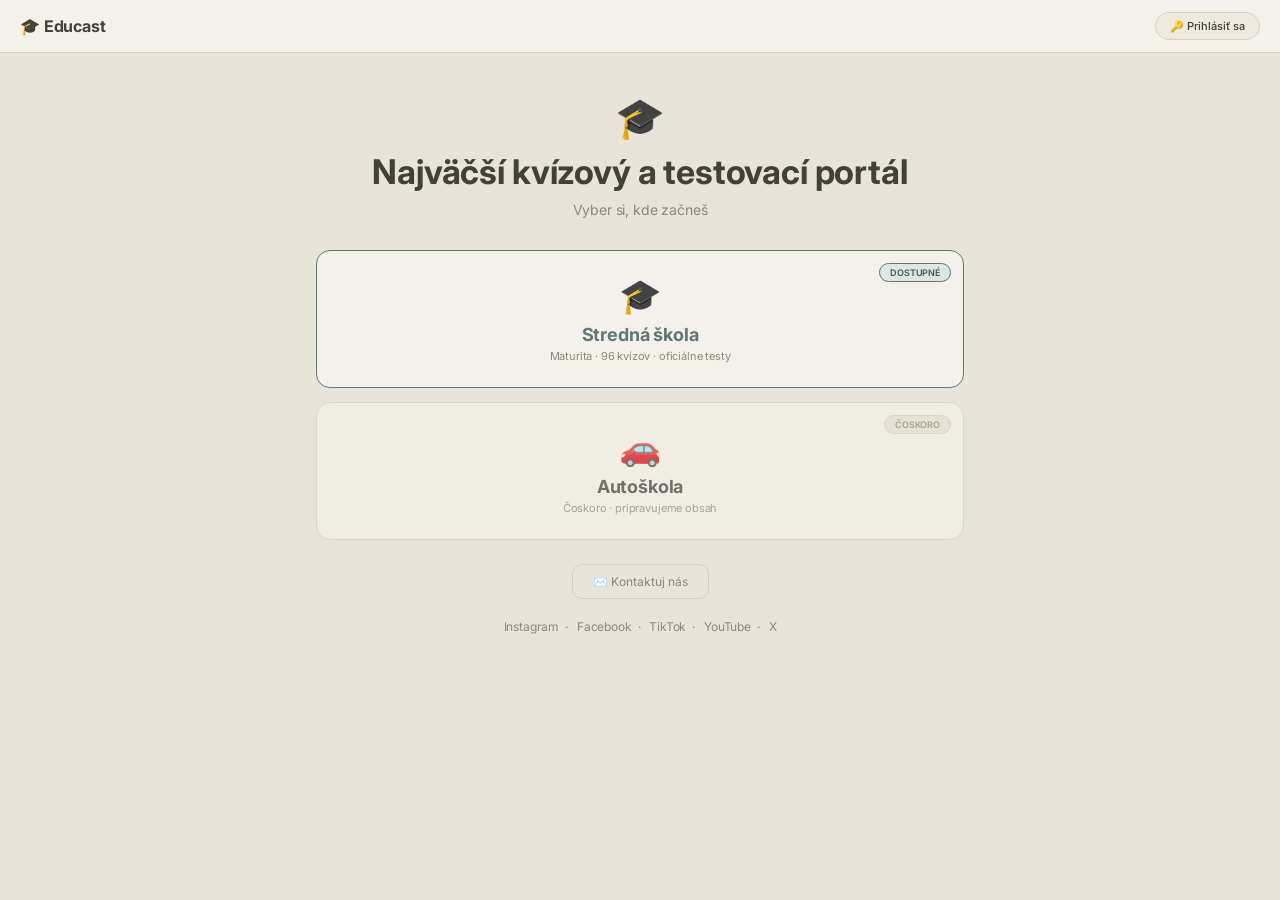
==== commit 745eb520: "DOSTUPNE odznak citatelny" ====
--- a/index.html
+++ b/index.html
@@ -116,7 +116,7 @@
     </div>
     <div style="display:flex;flex-direction:column;gap:14px">
       <div onclick="selectStage('ss')" style="background:#F4F1EA;border:1.5px solid #5E7873;border-radius:14px;padding:24px;cursor:pointer;transition:all 0.15s;text-align:center;position:relative" onmouseover="this.style.transform='translateY(-2px)'" onmouseout="this.style.transform='translateY(0)'">
-        <div style="position:absolute;top:12px;right:12px;font-size:9px;font-weight:600;color:#3E5A55;background:#3E5A55;border:0.5px solid #5E7873;border-radius:20px;padding:3px 10px">DOSTUPNÉ</div>
+        <div style="position:absolute;top:12px;right:12px;font-size:9px;font-weight:600;color:#3E5A55;background:#DDE7E2;border:0.5px solid #5E7873;border-radius:20px;padding:3px 10px">DOSTUPNÉ</div>
         <div style="font-size:34px;margin-bottom:8px">🎓</div>
         <div style="font-size:18px;font-weight:700;color:#5E7873;margin-bottom:4px">Stredná škola</div>
         <div style="font-size:11px;color:#8C887A">Maturita · 96 kvízov · oficiálne testy</div>
--- a/css/style.css
+++ b/css/style.css
@@ -23,7 +23,7 @@
 .auth-input.error{border-color:#A32D2D}
 .auth-error{font-size:11px;color:#F7C1C1;margin-bottom:12px;padding:8px 10px;background:#3d1515;border-radius:6px;display:none}
 .auth-error.show{display:block}
-.auth-success{font-size:11px;color:#3E5A55;margin-bottom:12px;padding:8px 10px;background:#4A615C;border-radius:6px;display:none}
+.auth-success{font-size:11px;color:#fff;margin-bottom:12px;padding:8px 10px;background:#4A615C;border-radius:6px;display:none}
 .auth-success.show{display:block}
 .auth-btn{width:100%;padding:12px;border-radius:10px;border:none;background:linear-gradient(135deg,#4A615C,#5E7873);color:#fff;font-size:13px;font-weight:500;cursor:pointer;margin-bottom:10px;font-family:inherit;transition:all 0.12s}
 .auth-btn:hover{opacity:0.9}
@@ -31,12 +31,12 @@
 .auth-divider{display:flex;align-items:center;gap:10px;margin-bottom:14px;color:#B5AE9D;font-size:11px}
 .auth-divider::before,.auth-divider::after{content:'';flex:1;height:1px;background:#D8D0C1}
 .auth-hhero{width:100%;padding:10px;border-radius:8px;border:1px solid #4A615C;background:transparent;color:#5E7873;font-size:12px;cursor:pointer;font-family:inherit;transition:all 0.12s}
-.auth-hhero:hover{background:#DDE7E2}
+.auth-hhero:hover{background:#3E5A55}
 .auth-note{font-size:10px;color:#A39C8B;text-align:center;margin-top:10px;line-height:1.5}
-.auth-status-bar{background:#4A615C;border-radius:8px;padding:8px 12px;margin-bottom:12px;font-size:11px;color:#3E5A55;display:flex;align-items:center;justify-content:space-between}
-.auth-logout{background:transparent;border:none;color:#5E7873;font-size:10px;cursor:pointer;text-decoration:underline;font-family:inherit}
+.auth-status-bar{background:#4A615C;border-radius:8px;padding:8px 12px;margin-bottom:12px;font-size:11px;color:#fff;display:flex;align-items:center;justify-content:space-between}
+.auth-logout{background:transparent;border:none;color:#DDE7E2;font-size:10px;cursor:pointer;text-decoration:underline;font-family:inherit}
 .auth-tier-badge{display:inline-flex;align-items:center;gap:4px;font-size:10px;padding:2px 8px;border-radius:10px}
-.atb-v{background:#DDE7E2;color:#5E7873}.atb-m{background:#EFEAE0;color:#8C887A}.atb-r{background:#4A615C;color:#4A615C}
+.atb-v{background:#3E5A55;color:#5E7873}.atb-m{background:#EFEAE0;color:#8C887A}.atb-r{background:#4A615C;color:#4A615C}
 
 /* ── LANDING ── */
 .landing{min-height:100vh;display:flex;flex-direction:column}
@@ -47,8 +47,8 @@
 .nav-cta{background:linear-gradient(135deg,#4A615C,#5E7873);color:#fff!important;padding:7px 16px;border-radius:8px;font-size:12px;font-weight:500;-webkit-text-fill-color:#fff!important;cursor:pointer}
 .nav-login{border:1px solid var(--border);color:var(--text2)!important;padding:6px 14px;border-radius:8px;font-size:12px;cursor:pointer}
 .nav-login:hover{border-color:#4A615C;color:#4A615C!important}
-.hero-section{flex:1;display:flex;flex-direction:column;align-items:center;justify-content:center;padding:60px 24px;text-align:center;background:radial-gradient(ellipse at 50% 0%,#DDE7E222 0%,transparent 60%)}
-.hero-badge{display:inline-flex;align-items:center;gap:6px;font-size:11px;padding:5px 14px;border-radius:20px;border:0.5px solid #4A615C;color:#4A615C;background:#DDE7E266;margin-bottom:24px}
+.hero-section{flex:1;display:flex;flex-direction:column;align-items:center;justify-content:center;padding:60px 24px;text-align:center;background:radial-gradient(ellipse at 50% 0%,#3E5A5522 0%,transparent 60%)}
+.hero-badge{display:inline-flex;align-items:center;gap:6px;font-size:11px;padding:5px 14px;border-radius:20px;border:0.5px solid #4A615C;color:#4A615C;background:#3E5A5566;margin-bottom:24px}
 .hero-title{font-size:clamp(32px,6vw,56px);font-weight:700;line-height:1.1;margin-bottom:16px;letter-spacing:-0.02em}
 .hero-title span{background:linear-gradient(135deg,#4A615C,#3E5A55);-webkit-background-clip:text;-webkit-text-fill-color:transparent;background-clip:text}
 .hero-sub{font-size:clamp(14px,2vw,18px);color:var(--text2);margin-bottom:36px;max-width:500px;line-height:1.6}
@@ -72,11 +72,11 @@
 .subj-desc{font-size:10px;color:var(--text2)}
 .pricing-grid{display:grid;grid-template-columns:repeat(auto-fit,minmax(200px,1fr));gap:16px;max-width:720px;margin:0 auto}
 .price-card{border-radius:14px;padding:24px;border:1px solid;position:relative;overflow:hidden}
-.price-free{background:#DDE7E222;border-color:#4A615C}
-.price-v{background:#1e1a3a;border-color:#6B847E}
+.price-free{background:#3E5A5522;border-color:#4A615C}
+.price-v{background:#1e1a3a;border-color:#4A615C}
 .price-m{background:#EFEAE044;border-color:#D8D0C1}
 .price-badge{font-size:9px;padding:3px 8px;border-radius:20px;display:inline-block;margin-bottom:12px}
-.pb-free{background:#4A615C;color:#4A615C}.pb-v{background:#DDE7E2;color:#5E7873}.pb-m{background:#EFEAE0;color:#8C887A}
+.pb-free{background:#4A615C;color:#4A615C}.pb-v{background:#3E5A55;color:#5E7873}.pb-m{background:#EFEAE0;color:#8C887A}
 .price-name{font-size:16px;font-weight:600;margin-bottom:4px}
 .price-amount{font-size:26px;font-weight:700;margin-bottom:4px}
 .price-period{font-size:11px;color:var(--text2);margin-bottom:14px}
@@ -85,7 +85,7 @@
 .price-features li::before{content:'✓';color:#4A615C;font-size:11px}
 .price-btn{width:100%;padding:10px;border-radius:8px;border:none;font-size:13px;font-weight:500;cursor:pointer;font-family:inherit}
 .pb-btn-free{background:var(--bg3);color:var(--text);border:1px solid var(--border)}
-.pb-btn-v{background:linear-gradient(135deg,#5E7873,#6B847E);color:#fff}
+.pb-btn-v{background:linear-gradient(135deg,#5E7873,#4A615C);color:#fff}
 .pb-btn-m{background:#D8D0C1;color:#E9E4DA}
 .price-popular{position:absolute;top:12px;right:12px;font-size:9px;padding:2px 8px;border-radius:10px;background:#4A615C;color:#3E5A55}
 .faq-list{max-width:600px;margin:0 auto}
@@ -104,9 +104,9 @@
 .portal-logo{font-size:14px;font-weight:700;background:linear-gradient(135deg,#4A615C,#3E5A55);-webkit-background-clip:text;-webkit-text-fill-color:transparent;background-clip:text}
 .portal-nav-right{display:flex;gap:8px;align-items:center}
 .portal-back{font-size:12px;font-weight:600;color:#5E7873;background:#0A2238;border:0.5px solid #5E787355;padding:6px 14px;border-radius:20px;cursor:pointer;font-family:inherit;transition:all 0.15s}
-.portal-back:hover{background:#DDE7E2;border-color:#5E7873}
-.portal-user-btn{font-size:11px;background:transparent;border:0.5px solid #5E7873;color:#6B847E;padding:4px 10px;border-radius:6px;cursor:pointer;font-family:inherit}
-.portal-hero{background:linear-gradient(135deg,#DDE7E2 0%,#E9E4DA 100%);border-radius:14px;padding:20px 22px 18px;margin-bottom:14px;position:relative;overflow:hidden}
+.portal-back:hover{background:#3E5A55;border-color:#5E7873}
+.portal-user-btn{font-size:11px;background:transparent;border:0.5px solid #5E7873;color:#4A615C;padding:4px 10px;border-radius:6px;cursor:pointer;font-family:inherit}
+.portal-hero{background:linear-gradient(135deg,#3E5A55 0%,#E9E4DA 100%);border-radius:14px;padding:20px 22px 18px;margin-bottom:14px;position:relative;overflow:hidden}
 .portal-hero::before{content:'';position:absolute;top:-30px;right:-30px;width:120px;height:120px;border-radius:50%;background:radial-gradient(circle,#4A615C22,transparent 70%)}
 .ph-badge{font-size:9px;padding:3px 10px;border-radius:20px;background:#4A615C;color:#4A615C;display:inline-block;margin-bottom:8px;letter-spacing:0.06em}
 .ph-title{font-size:20px;font-weight:600;color:#fff;margin-bottom:4px}
@@ -115,22 +115,22 @@
 .phstat-n{font-size:16px;font-weight:600;color:#4A615C}
 .phstat-l{font-size:10px;color:#5E7873}
 .sec-title{font-size:11px;font-weight:500;color:var(--text2);letter-spacing:0.08em;text-transform:uppercase;margin-bottom:8px;margin-top:14px}
-.op-r{background:#DDE7E2;border-color:#4A615C}.op-v{background:#DDE7E2;border-color:#4A615C}.op-m{background:#F4F1EA;border-color:#D8D0C1}
+.op-r{background:#3E5A55;border-color:#4A615C}.op-v{background:#3E5A55;border-color:#4A615C}.op-m{background:#F4F1EA;border-color:#D8D0C1}
 .op-label{font-size:9px;margin-bottom:5px}
-.op-lr{color:#4A615C}.op-lv{color:#6B847E}.op-lm{color:#8C887A}
+.op-lr{color:#4A615C}.op-lv{color:#4A615C}.op-lm{color:#8C887A}
 .op-pct{font-size:16px;font-weight:600}
-.op-pr{color:#4A615C}.op-pv{color:#6B847E}.op-pm{color:#8C887A}
+.op-pr{color:#4A615C}.op-pv{color:#4A615C}.op-pm{color:#8C887A}
 .op-bar{height:3px;border-radius:2px;margin-top:5px}
-.op-bar-r{background:#4A615C}.op-bar-v{background:#DDE7E2}.op-bar-m{background:#EFEAE0}
+.op-bar-r{background:#4A615C}.op-bar-v{background:#3E5A55}.op-bar-m{background:#EFEAE0}
 .op-fill{height:100%;border-radius:2px;transition:width 0.4s}
 .op-fr{background:linear-gradient(90deg,#4A615C,#4A615C)}.op-fv{background:#5E7873}.op-fm{background:#D8D0C1}
 .rocnik-tabs{display:flex;gap:6px;margin-bottom:12px}
 .rtab{flex:1;padding:9px 6px;border-radius:10px;border:0.5px solid var(--border);cursor:pointer;text-align:center;font-size:12px;font-weight:500;background:transparent;color:var(--text2);transition:all 0.12s}
-.rtab.active{background:#4A615C;color:#DDE7E2;border-color:#4A615C}
+.rtab.active{background:#4A615C;color:#3E5A55;border-color:#4A615C}
 .level-tabs{display:flex;gap:6px;margin-bottom:12px}
 .ltab{flex:1;padding:9px;border-radius:10px;border:1.5px solid;cursor:pointer;text-align:center;transition:all 0.12s;font-size:11px;font-weight:500;position:relative}
 .ltab-r{border-color:#4A615C;color:#4A615C;background:transparent}.ltab-r.active{background:#4A615C;color:#3E5A55}
-.ltab-v{border-color:#5E7873;color:#6B847E;background:transparent}.ltab-v.active{background:#3E5A55;color:#DDE7E2}
+.ltab-v{border-color:#5E7873;color:#4A615C;background:transparent}.ltab-v.active{background:#3E5A55;color:#3E5A55}
 .ltab-m{border-color:#D8D0C1;color:#8C887A;background:transparent}.ltab-m.active{background:#EFEAE0;color:#43403A}
 .ltab-lock{position:absolute;top:4px;right:6px;font-size:9px;opacity:0.7}
 .mode-row{display:flex;gap:8px;margin-bottom:14px}
@@ -145,8 +145,8 @@
 .subject-grid{display:grid;grid-template-columns:repeat(auto-fill,minmax(145px,1fr));gap:8px;margin-bottom:16px}
 .sub-card{border-radius:12px;padding:14px;cursor:pointer;transition:all 0.15s cubic-bezier(0.34,1.56,0.64,1);position:relative;overflow:hidden;border:0.5px solid}
 .sub-card::before{content:'';position:absolute;top:0;left:0;right:0;height:2px}
-.sc-r{background:#DDE7E2;border-color:#4A615C}.sc-r::before{background:linear-gradient(90deg,#4A615C,#4A615C)}.sc-r:hover{border-color:#4A615C;transform:translateY(-1px)}
-.sc-v{background:#DDE7E2;border-color:#4A615C}.sc-v::before{background:#5E7873}.sc-v:hover{border-color:#5E7873;transform:translateY(-1px)}
+.sc-r{background:#3E5A55;border-color:#4A615C}.sc-r::before{background:linear-gradient(90deg,#4A615C,#4A615C)}.sc-r:hover{border-color:#4A615C;transform:translateY(-1px)}
+.sc-v{background:#3E5A55;border-color:#4A615C}.sc-v::before{background:#5E7873}.sc-v:hover{border-color:#5E7873;transform:translateY(-1px)}
 .sc-m{background:#F4F1EA;border-color:#D8D0C1}.sc-m::before{background:#D8D0C1}.sc-m:hover{border-color:#8C887A;transform:translateY(-1px)}
 .sub-card.locked{opacity:0.55;cursor:default}.sub-card.locked:hover{transform:none}
 .sub-icon{font-size:22px;margin-bottom:7px}
@@ -155,15 +155,15 @@
 .sub-meta{font-size:10px;margin-bottom:6px}
 .smr{color:#5E7873}.smv{color:#5E7873}.smm{color:#8C887A}
 .sub-tag{font-size:9px;padding:2px 7px;border-radius:20px;display:inline-block;margin-bottom:6px}
-.str{background:#4A615C;color:#4A615C}.stv{background:#DDE7E2;color:#5E7873}.stm{background:#EFEAE0;color:#8C887A}
-.sub-lock-badge{font-size:9px;padding:2px 7px;border-radius:20px;display:inline-block;margin-bottom:6px;background:#DDE7E2;color:#A39C8B}
-.sub-demo-badge{font-size:9px;padding:2px 7px;border-radius:20px;display:inline-block;margin-bottom:6px;background:#DDE7E2;color:#5E7873}
+.str{background:#4A615C;color:#4A615C}.stv{background:#3E5A55;color:#5E7873}.stm{background:#EFEAE0;color:#8C887A}
+.sub-lock-badge{font-size:9px;padding:2px 7px;border-radius:20px;display:inline-block;margin-bottom:6px;background:#3E5A55;color:#A39C8B}
+.sub-demo-badge{font-size:9px;padding:2px 7px;border-radius:20px;display:inline-block;margin-bottom:6px;background:#3E5A55;color:#5E7873}
 .prog-bar{height:2px;border-radius:2px;margin-top:4px}
-.pbr{background:#4A615C}.pbv{background:#DDE7E2}.pbm{background:#EFEAE0}
+.pbr{background:#4A615C}.pbv{background:#3E5A55}.pbm{background:#EFEAE0}
 .pfs{height:100%;border-radius:2px}
 .pfr{background:linear-gradient(90deg,#4A615C,#4A615C)}.pfv{background:#5E7873}.pfm{background:#D8D0C1}
 .sub-pct{font-size:9px;color:var(--text2);margin-top:3px}
-.hhero-banner{background:linear-gradient(135deg,#13141F,#DDE7E2);border:1px solid #4A615C;border-radius:12px;padding:14px 16px;margin-bottom:14px;display:flex;align-items:center;justify-content:space-between;gap:10px}
+.hhero-banner{background:linear-gradient(135deg,#13141F,#3E5A55);border:1px solid #4A615C;border-radius:12px;padding:14px 16px;margin-bottom:14px;display:flex;align-items:center;justify-content:space-between;gap:10px}
 .hhero-text h3{font-size:13px;color:#3E5A55;margin-bottom:3px}
 .hhero-text p{font-size:10px;color:#5E7873}
 .hhero-btn{background:#5E7873;color:#fff;border:none;font-size:11px;font-weight:500;padding:8px 16px;border-radius:8px;cursor:pointer;white-space:nowrap;flex-shrink:0;font-family:inherit}
@@ -176,7 +176,7 @@
 .mat-pips-bar .pips{max-width:100%;justify-content:center;flex-wrap:wrap;gap:2px}
 .stage.mat-mode{}
 .stage{width:100%;flex:1;border-radius:0;overflow-y:auto;position:relative;min-height:0}
-.bgr{background:#DDE7E2}.bgv{background:#E9E4DA}.bgm{background:#E9E4DA}
+.bgr{background:#3E5A55}.bgv{background:#E9E4DA}.bgm{background:#E9E4DA}
 .stage::before{content:'';position:absolute;top:0;left:0;right:0;height:2px;z-index:10}
 .sbr::before{background:linear-gradient(90deg,#4A615C,#4A615C)}
 .sbv::before{background:#5E7873}
@@ -187,14 +187,14 @@
 .pfill2{height:100%;transition:width 0.1s linear}
 .pfr2{background:linear-gradient(90deg,#4A615C,#4A615C)}.pfv2{background:#5E7873}.pfm2{background:#D8D0C1}
 .mbadge{position:absolute;top:11px;left:12px;font-size:9px;padding:2px 8px;border-radius:20px;letter-spacing:0.06em}
-.mbsr{background:#4A615C;color:#4A615C}.mbsv{background:#DDE7E2;color:#5E7873}.mbsm{background:#EFEAE0;color:#8C887A}
+.mbsr{background:#4A615C;color:#4A615C}.mbsv{background:#3E5A55;color:#5E7873}.mbsm{background:#EFEAE0;color:#8C887A}
 .mbtr{background:#EFEAE0;color:#8C887A}
 .twrap{position:absolute;top:12px;right:14px}
 .cd{font-size:23px;font-weight:500;line-height:1}
 .cdr{color:#4A615C}.cdv{color:#5E7873}.cdm{color:#8C887A}
 .cd.urgent{color:#E24B4A!important}.cd.waiting{opacity:0.4}
 .ttim{position:absolute;top:11px;right:14px;font-size:11px;padding:2px 8px;border-radius:5px}
-.ttr{background:#4A615C;color:#4A615C}.ttv{background:#DDE7E2;color:#5E7873}.ttm{background:#EFEAE0;color:#8C887A}
+.ttr{background:#4A615C;color:#4A615C}.ttv{background:#3E5A55;color:#5E7873}.ttm{background:#EFEAE0;color:#8C887A}
 .qnum{font-size:11px;letter-spacing:0.08em;text-transform:uppercase;text-align:center;color:var(--text2)}
 .qnr{color:#4A615C}.qnv{color:#5E7873}.qnm{color:#8C887A}
 .qtxt{font-size:clamp(16px,2.4vw,22px);font-weight:600;color:#fff;text-align:center;line-height:1.45;max-width:86%;margin-top:24px;margin-bottom:24px}
@@ -202,7 +202,7 @@
 .og{display:grid;grid-template-columns:1fr 1fr;gap:10px;width:100%;max-width:680px}
 .opt{border-radius:9px;padding:9px 12px;font-size:clamp(10px,1.55vw,12px);cursor:pointer;transition:all 0.12s;text-align:left;display:flex;align-items:center;gap:7px;line-height:1.35;border:1.5px solid;min-height:44px;font-family:inherit}
 .or{background:#4A615C;border-color:#4A615C;color:#3E5A55}.or:hover:not(:disabled){background:#4A615C;border-color:#4A615C}
-.ov{background:#13141F;border-color:#4A615C;color:#3E5A55}.ov:hover:not(:disabled){background:#DDE7E2;border-color:#5E7873}
+.ov{background:#13141F;border-color:#4A615C;color:#3E5A55}.ov:hover:not(:disabled){background:#3E5A55;border-color:#5E7873}
 .om{background:#F4F1EA;border-color:#D8D0C1;color:#43403A}.om:hover:not(:disabled){background:#EFEAE0;border-color:#8C887A}
 .opt:active:not(:disabled){transform:scale(0.97)}
 .opt.correct{background:#0a5c35!important;border-color:#2ecc71!important;color:#ffffff!important;box-shadow:0 0 0 3px #2ecc7166;animation:popIn 0.25s ease}
@@ -210,7 +210,7 @@
 .opt.missed{background:#0a5c35!important;border-color:#2ecc71!important;color:#ffffff!important;opacity:1;box-shadow:0 0 0 3px #2ecc7166;animation:highlight 0.4s ease}
 @keyframes highlight{0%{box-shadow:0 0 0 0 #2ecc7188}50%{box-shadow:0 0 0 6px #2ecc7166}100%{box-shadow:0 0 0 3px #2ecc7144}}
 .ltr{width:20px;height:20px;border-radius:50%;display:flex;align-items:center;justify-content:center;font-size:9px;font-weight:500;flex-shrink:0}
-.lrr{background:#4A615C;color:#3E5A55}.lrv{background:#DDE7E2;color:#5E7873}.lrm{background:#EFEAE0;color:#8C887A}
+.lrr{background:#4A615C;color:#3E5A55}.lrv{background:#3E5A55;color:#5E7873}.lrm{background:#EFEAE0;color:#8C887A}
 .opt.correct .ltr{background:#2ecc71!important;color:#0a3d1f!important;font-weight:700!important}.opt.missed .ltr{background:#2ecc71!important;color:#0a3d1f!important;font-weight:700!important}
 .opt.wrong .ltr{background:#791F1F!important;color:#F7C1C1!important}
 @keyframes popIn{0%{transform:scale(0.95)}60%{transform:scale(1.04)}100%{transform:scale(1)}}
@@ -270,13 +270,13 @@
 .pips{display:flex;align-items:center;gap:3px;flex-wrap:wrap;max-width:100%;justify-content:center}
 .pip{width:6px;height:6px;border-radius:50%;border:1.5px solid}
 .pip-mat-empty{width:8px;height:8px;border-radius:50%;border:1.5px solid #A39C8B;background:transparent;cursor:pointer;transition:all 0.15s}
-.pip-mat-done{width:8px;height:8px;border-radius:50%;border:1.5px solid #6B847E;background:#6B847E;cursor:pointer;transition:all 0.15s}
-.pip-mat-cur{width:8px;height:8px;border-radius:50%;border:2px solid #DDE7E2;background:#5E7873;cursor:pointer;box-shadow:0 0 4px #6B847E;transition:all 0.15s}
+.pip-mat-done{width:8px;height:8px;border-radius:50%;border:1.5px solid #4A615C;background:#4A615C;cursor:pointer;transition:all 0.15s}
+.pip-mat-cur{width:8px;height:8px;border-radius:50%;border:2px solid #3E5A55;background:#5E7873;cursor:pointer;box-shadow:0 0 4px #4A615C;transition:all 0.15s}
 .pip-mat-num-empty{min-width:20px;height:20px;border-radius:5px;border:1px solid #B5AE9D;background:transparent;color:#A39C8B;font-size:9px;font-weight:600;cursor:pointer;display:inline-flex;align-items:center;justify-content:center;transition:all 0.15s;padding:0 2px}
-.pip-mat-num-done{min-width:20px;height:20px;border-radius:5px;border:1px solid #6B847E;background:#E2EAE7;color:#DDE7E2;font-size:9px;font-weight:600;cursor:pointer;display:inline-flex;align-items:center;justify-content:center;transition:all 0.15s;padding:0 2px}
-.pip-mat-num-cur{min-width:20px;height:20px;border-radius:5px;border:2px solid #DDE7E2;background:#5E7873;color:#fff;font-size:9px;font-weight:700;cursor:pointer;display:inline-flex;align-items:center;justify-content:center;box-shadow:0 0 4px #6B847E;transition:all 0.15s;padding:0 2px}
-.mat-selected{background:#5E7873!important;border-color:#6B847E!important;color:#fff!important}
-.mat-selected .ltr{background:#6B847E!important;color:#fff!important}
+.pip-mat-num-done{min-width:20px;height:20px;border-radius:5px;border:1px solid #4A615C;background:#E2EAE7;color:#3E5A55;font-size:9px;font-weight:600;cursor:pointer;display:inline-flex;align-items:center;justify-content:center;transition:all 0.15s;padding:0 2px}
+.pip-mat-num-cur{min-width:20px;height:20px;border-radius:5px;border:2px solid #3E5A55;background:#5E7873;color:#fff;font-size:9px;font-weight:700;cursor:pointer;display:inline-flex;align-items:center;justify-content:center;box-shadow:0 0 4px #4A615C;transition:all 0.15s;padding:0 2px}
+.mat-selected{background:#5E7873!important;border-color:#4A615C!important;color:#fff!important}
+.mat-selected .ltr{background:#4A615C!important;color:#fff!important}
 .pr{background:#4A615C;border-color:#4A615C}.pr.d{background:#4A615C;border-color:#4A615C}.pr.c{background:#4A615C;border-color:#3E5A55}
 .pv{background:#141A2E;border-color:#4A615C}.pv.d{background:#4A615C;border-color:#5E7873}.pv.c{background:#5E7873;border-color:#5E7873}
 .pm2{background:#F4F1EA;border-color:#D8D0C1}.pm2.d{background:#D8D0C1;border-color:#8C887A}.pm2.c{background:#8C887A;border-color:#43403A}
@@ -291,14 +291,14 @@
 .modal-sub{font-size:12px;color:var(--text2);margin-bottom:16px;line-height:1.5}
 .mprice-cards{display:grid;grid-template-columns:1fr 1fr;gap:8px;margin-bottom:14px}
 .mprice-card{border-radius:10px;padding:10px;text-align:center;border:1px solid}
-.mpc-v{background:#DDE7E2;border-color:#4A615C}.mpc-m{background:#F4F1EA;border-color:#D8D0C1}
+.mpc-v{background:#3E5A55;border-color:#4A615C}.mpc-m{background:#F4F1EA;border-color:#D8D0C1}
 .mpc-label{font-size:9px;margin-bottom:4px}
 .mpc-lv{color:#5E7873}.mpc-lm{color:#8C887A}
 .mpc-price{font-size:18px;font-weight:600}
 .mpc-pv{color:#5E7873}.mpc-pm{color:#8C887A}
 .mpc-period{font-size:9px;color:var(--text2);margin-bottom:4px}
 .mpc-yearly{font-size:9px;padding:2px 6px;border-radius:10px}
-.mpc-yv{background:#DDE7E2;color:#3E5A55}.mpc-ym{background:#EFEAE0;color:#43403A}
+.mpc-yv{background:#3E5A55;color:#3E5A55}.mpc-ym{background:#EFEAE0;color:#43403A}
 .modal-btn-v{width:100%;padding:12px;border-radius:10px;border:none;background:#5E7873;color:#fff;font-size:13px;font-weight:500;cursor:pointer;margin-bottom:8px;font-family:inherit}
 .modal-btn-m{width:100%;padding:12px;border-radius:10px;border:none;background:#D8D0C1;color:#E9E4DA;font-size:13px;font-weight:500;cursor:pointer;margin-bottom:10px;font-family:inherit}
 .modal-free-note{font-size:10px;color:#A39C8B;text-align:center}
@@ -331,7 +331,7 @@
 .detail-wrap{max-width:720px;margin:0 auto;padding:12px 16px 32px}
 .detail-topbar{display:flex;align-items:center;gap:10px;padding:12px 0;margin-bottom:12px}
 .detail-back{font-size:12px;font-weight:600;color:#5E7873;background:#0A2238;border:0.5px solid #5E787355;padding:6px 14px;border-radius:20px;cursor:pointer;font-family:inherit;flex-shrink:0;transition:all 0.15s}
-.detail-back:hover{background:#DDE7E2;border-color:#5E7873}
+.detail-back:hover{background:#3E5A55;border-color:#5E7873}
 .detail-title{font-size:14px;font-weight:600;color:var(--text)}
 .detail-summary{display:grid;grid-template-columns:repeat(3,1fr);gap:8px;margin-bottom:16px}
 .ds-card{background:var(--bg2);border:0.5px solid var(--border);border-radius:10px;padding:10px;text-align:center}
@@ -398,42 +398,42 @@
 .sc-r::before{background:linear-gradient(90deg,#4A615C,#5E7873)!important}
 /* EDUCAST PLUS — fialová */
 .sc-v{background:#EDEAE0!important;border-color:#5E7873!important}
-.sc-v:hover{border-color:#6B847E!important;transform:translateY(-1px)}
-.sc-v::before{background:linear-gradient(90deg,#5E7873,#6B847E)!important}
+.sc-v:hover{border-color:#4A615C!important;transform:translateY(-1px)}
+.sc-v::before{background:linear-gradient(90deg,#5E7873,#4A615C)!important}
 .sc-m{background:#F4F1EA!important;border-color:#D8D0C1!important}
 
 /* Texty v kartách predmetov */
-.snr{color:#3E5A55!important}.snv{color:#DDE7E2!important}.snm{color:#43403A!important}
-.smr{color:#5E7873!important}.smv{color:#9FB5AE!important}.smm{color:#8C887A!important}
-.str{background:#DDE7E2!important;color:#5E7873!important}
-.stv{background:#E2EAE7!important;color:#6B847E!important}
+.snr{color:#3E5A55!important}.snv{color:#3E5A55!important}.snm{color:#43403A!important}
+.smr{color:#5E7873!important}.smv{color:#5E7873!important}.smm{color:#8C887A!important}
+.str{background:#3E5A55!important;color:#5E7873!important}
+.stv{background:#E2EAE7!important;color:#4A615C!important}
 .stm{background:#EFEAE0!important;color:#8C887A!important}
 .pbr{background:#4A615C!important}.pbv{background:#5E7873!important}.pbm{background:#D8D0C1!important}
 .pfr{background:linear-gradient(90deg,#4A615C,#5E7873)!important}
-.pfv{background:linear-gradient(90deg,#5E7873,#6B847E)!important}
+.pfv{background:linear-gradient(90deg,#5E7873,#4A615C)!important}
 .pfm{background:#D8D0C1!important}
 
 /* Level tabs — EDUCAST free zelená, EDUCAST PLUS fialová */
 .ltab-r{border-color:#4A615C!important;color:#5E7873!important}
 .ltab-r.active{background:#3E5A55!important;border-color:#5E7873!important;color:#3E5A55!important}
-.ltab-v{border-color:#5E7873!important;color:#6B847E!important}
-.ltab-v.active{background:#3E5A55!important;border-color:#6B847E!important;color:#DDE7E2!important}
+.ltab-v{border-color:#5E7873!important;color:#4A615C!important}
+.ltab-v.active{background:#3E5A55!important;border-color:#4A615C!important;color:#3E5A55!important}
 
 /* Op progress cards — EDUCAST free zelená, EDUCAST PLUS fialová */
 .op-r{background:#EDEAE0!important;border-color:#4A615C!important}
 .op-v{background:#EDEAE0!important;border-color:#5E7873!important}
 .op-m{background:#F4F1EA!important;border-color:#D8D0C1!important}
 .op-lr{color:#5E7873!important}
-.op-lv{color:#6B847E!important}
+.op-lv{color:#4A615C!important}
 .op-lm{color:#8C887A!important}
 .op-pr{color:#5E7873!important}
-.op-pv{color:#6B847E!important}
+.op-pv{color:#4A615C!important}
 .op-pm{color:#8C887A!important}
 .op-bar-r{background:#4A615C!important}
 .op-bar-v{background:#3E5A55!important}
 .op-bar-m{background:#D8D0C1!important}
 .op-fr{background:linear-gradient(90deg,#4A615C,#5E7873)!important}
-.op-fv{background:linear-gradient(90deg,#5E7873,#6B847E)!important}
+.op-fv{background:linear-gradient(90deg,#5E7873,#4A615C)!important}
 .op-fm{background:#D8D0C1!important}
 
 /* Tlačidlá */
@@ -441,7 +441,7 @@
 .btn-secondary:hover{border-color:#5E7873!important;color:#5E7873!important}
 
 /* Quiz options rovnaké */
-.or,.ov,.om{background:#5A736D!important;border-color:#6B847E!important;color:#FFFFFF!important}
+.or,.ov,.om{background:#5A736D!important;border-color:#4A615C!important;color:#FFFFFF!important}
 .or:hover:not(:disabled),.ov:hover:not(:disabled),.om:hover:not(:disabled){border-color:#5E7873!important;background:#4A615C!important}
 
 /* Score */
@@ -475,7 +475,7 @@
 .hist-item:hover{border-color:#5E7873!important}
 .sub-lock-badge{background:#EFEAE0!important;color:#8C887A!important}
 .sub-score-badge{position:absolute;top:10px;right:10px;font-size:10px;font-weight:700;background:#0a3d20;color:#2ecc71;padding:3px 8px;border-radius:20px;border:1px solid #2ecc7155}
-.sub-demo-badge{background:#E2EAE7!important;color:#6B847E!important}
+.sub-demo-badge{background:#E2EAE7!important;color:#4A615C!important}
 
 /* Portal hero */
 .portal-hero{background:#F4F1EA!important}
@@ -486,13 +486,13 @@
 
 /* HeroHero banner */
 .hhero-banner{background:#EDEAE0!important;border-color:#5E7873!important}
-.hhero-text h3{color:#DDE7E2!important}
-.hhero-text p{color:#9FB5AE!important}
-.hhero-btn{background:linear-gradient(135deg,#5E7873,#6B847E)!important;color:#fff!important}
+.hhero-text h3{color:#3E5A55!important}
+.hhero-text p{color:#5E7873!important}
+.hhero-btn{background:linear-gradient(135deg,#5E7873,#4A615C)!important;color:#fff!important}
 
 /* Auth */
 .auth-tab.active{background:#5E7873!important;border-color:#5E7873!important;color:#fff!important}
-.auth-status-bar{background:#4A615C!important;color:#3E5A55!important}
+.auth-status-bar{background:#4A615C!important;color:#fff!important}
 
 /* Rtab active */
 .rtab.active{background:#5E7873!important;color:#E9E4DA!important;border-color:#5E7873!important}
@@ -513,10 +513,10 @@
 .portal-user-btn{border-color:#D8D0C1!important;color:#8C887A!important}
 
 /* Price badge */
-.pb-free{background:#DDE7E2!important;color:#5E7873!important}
-.pb-v{background:#E2EAE7!important;color:#6B847E!important}
+.pb-free{background:#3E5A55!important;color:#5E7873!important}
+.pb-v{background:#E2EAE7!important;color:#4A615C!important}
 .pb-m{background:#3D2D00!important;color:#C9A84C!important}
-.price-popular{background:#5E7873!important;color:#DDE7E2!important}
+.price-popular{background:#5E7873!important;color:#3E5A55!important}
 
 /* Snr snv snm */
 .snr,.snv,.snm{color:#43403A!important}
@@ -544,19 +544,19 @@
 
 .mat-tabs{display:flex;gap:8px;margin-bottom:14px;flex-wrap:wrap}
 .mat-tab{padding:6px 14px;border-radius:20px;font-size:11px;font-weight:500;cursor:pointer;border:0.5px solid var(--border);background:var(--bg2);color:var(--text2);transition:all 0.15s}
-.mat-tab.active{background:#E2EAE7;border-color:#6B847E;color:#DDE7E2}
+.mat-tab.active{background:#E2EAE7;border-color:#4A615C;color:#3E5A55}
 .mat-grid{display:grid;grid-template-columns:repeat(auto-fill,minmax(180px,1fr));gap:10px;margin-bottom:16px}
 .mat-card{background:var(--bg2);border:0.5px solid var(--border);border-radius:10px;padding:14px;cursor:pointer;transition:all 0.15s;position:relative}
-.mat-card:hover{border-color:#6B847E;transform:translateY(-1px)}
+.mat-card:hover{border-color:#4A615C;transform:translateY(-1px)}
 .mat-card.completed{border-color:#2ecc7155}
 .mat-card.locked{opacity:0.5;cursor:default;pointer-events:none}
 .mat-card.locked:hover{border-color:var(--border);transform:none}
 .mat-lock-overlay{position:absolute;top:10px;right:10px;font-size:14px}
-.mat-year{font-size:13px;font-weight:600;color:#DDE7E2;margin-bottom:3px}
+.mat-year{font-size:13px;font-weight:600;color:#3E5A55;margin-bottom:3px}
 .mat-label{font-size:10px;color:var(--text2);margin-bottom:8px}
-.mat-score{position:absolute;top:10px;right:10px;font-size:10px;font-weight:700;background:#DDE7E2;color:#2ecc71;padding:2px 7px;border-radius:10px}
+.mat-score{position:absolute;top:10px;right:10px;font-size:10px;font-weight:700;background:#3E5A55;color:#2ecc71;padding:2px 7px;border-radius:10px}
 .mat-prog{height:3px;background:var(--bg3);border-radius:2px;overflow:hidden;margin-top:8px}
-.mat-prog-fill{height:100%;background:linear-gradient(90deg,#5E7873,#6B847E);border-radius:2px;transition:width 0.4s}
+.mat-prog-fill{height:100%;background:linear-gradient(90deg,#5E7873,#4A615C);border-radius:2px;transition:width 0.4s}
 .mat-chevron{font-size:10px;color:var(--text2);transition:transform 0.2s;margin-left:auto}
 .mat-chevron.open{transform:rotate(180deg)}
 
@@ -574,7 +574,7 @@
 .wiz-step.done{color:#5E7873}
 .wiz-num{width:20px;height:20px;border-radius:50%;display:flex;align-items:center;justify-content:center;font-size:10px;font-weight:700;background:var(--bg3);color:var(--text2);flex-shrink:0}
 .wiz-step.active .wiz-num{background:#5E7873;color:#fff}
-.wiz-step.done .wiz-num{background:#3E5A55;color:#3E5A55}
+.wiz-step.done .wiz-num{background:#3E5A55;color:#fff}
 .wiz-sep{flex:1;height:1px;background:var(--border);margin:0 6px}
 .wiz-subj-grid{display:grid;grid-template-columns:repeat(4,1fr);gap:8px;margin-bottom:16px}
 .wiz-subj-card{background:var(--bg2);border:0.5px solid var(--border);border-radius:10px;padding:12px 8px;text-align:center;cursor:pointer;transition:all 0.12s}
@@ -584,9 +584,9 @@
 .wiz-subj-name{font-size:11px;font-weight:500;color:var(--text2)}
 .wiz-subj-card.sel .wiz-subj-name{color:#3E5A55}
 .wiz-subj-card.v-mode{border-color:#5E787355;background:#EDEAE0}
-.wiz-subj-card.v-mode:hover{border-color:#6B847E;transform:translateY(-1px)}
-.wiz-subj-card.v-mode.sel{background:#E2EAE7;border-color:#6B847E}
-.wiz-subj-card.v-mode.sel .wiz-subj-name{color:#DDE7E2}
+.wiz-subj-card.v-mode:hover{border-color:#4A615C;transform:translateY(-1px)}
+.wiz-subj-card.v-mode.sel{background:#E2EAE7;border-color:#4A615C}
+.wiz-subj-card.v-mode.sel .wiz-subj-name{color:#3E5A55}
 .wiz-subj-grid.v-grid{border:1px solid #5E787355;border-radius:12px;padding:8px;background:#E9E4DA}
 .wiz-roc-grid{display:grid;grid-template-columns:repeat(4,1fr);gap:8px;margin-bottom:16px}
 .wiz-roc-btn{background:var(--bg2);border:0.5px solid var(--border);border-radius:10px;padding:14px 8px;text-align:center;cursor:pointer;font-size:13px;font-weight:600;color:var(--text2);transition:all 0.12s}
@@ -596,10 +596,10 @@
 .wiz-toggle{display:flex;background:var(--bg2);border:0.5px solid var(--border);border-radius:20px;padding:2px;gap:2px;transition:border-color 0.2s}
 .wiz-tog-btn{font-size:10px;padding:4px 10px;border-radius:16px;cursor:pointer;border:none;background:transparent;color:var(--text2);font-family:inherit;transition:all 0.12s}
 .wiz-tog-btn.active{background:#EFEAE0;color:var(--text)}
-.wiz-tog-btn.active-v{background:#E2EAE7;color:#DDE7E2;border-color:#5E7873}
+.wiz-tog-btn.active-v{background:#E2EAE7;color:#3E5A55;border-color:#5E7873}
 .wiz-tog-btn.active-t{background:#0d1f35;color:#5DADE2;border-color:#2980B955}
 .wiz-tog-btn.active-s{background:#1f1200;color:#E67E22;border-color:#E67E2255}
-.wiz-tog-btn-v{color:#DDE7E2!important;background:#E2EAE7!important;border-color:#5E7873!important}
+.wiz-tog-btn-v{color:#3E5A55!important;background:#E2EAE7!important;border-color:#5E7873!important}
 .wiz-start-btn{width:100%;padding:13px;border-radius:10px;border:none;font-size:14px;font-weight:600;cursor:pointer;font-family:inherit;background:linear-gradient(135deg,#4A615C,#5E7873);color:#fff;transition:all 0.12s;display:none}
 .wiz-start-btn.visible{display:block}
 .wiz-start-btn:hover{opacity:0.9;transform:translateY(-1px)}
@@ -608,14 +608,14 @@
 
 .mat-wiz-grid{display:grid;grid-template-columns:repeat(3,1fr);gap:8px;margin-bottom:12px}
 .mat-wiz-pred{background:#EDEAE0;border:0.5px solid #5E787355;border-radius:10px;padding:12px 8px;text-align:center;cursor:pointer;transition:all 0.12s}
-.mat-wiz-pred:hover{border-color:#6B847E;transform:translateY(-1px)}
-.mat-wiz-pred.sel{background:#E2EAE7;border-color:#6B847E}
+.mat-wiz-pred:hover{border-color:#4A615C;transform:translateY(-1px)}
+.mat-wiz-pred.sel{background:#E2EAE7;border-color:#4A615C}
 .mat-wiz-pred-icon{font-size:22px;margin-bottom:4px}
-.mat-wiz-pred-name{font-size:11px;font-weight:500;color:#DDE7E2}
+.mat-wiz-pred-name{font-size:11px;font-weight:500;color:#3E5A55}
 .mat-rok-grid{display:grid;grid-template-columns:repeat(4,1fr);gap:6px;margin-bottom:12px}
-.mat-rok-btn{background:#EDEAE0;border:0.5px solid #5E787355;border-radius:8px;padding:8px 4px;text-align:center;cursor:pointer;font-size:12px;font-weight:500;color:#9FB5AE;transition:all 0.12s}
-.mat-rok-btn:hover{border-color:#6B847E;color:#DDE7E2}
-.mat-rok-btn.sel{background:#E2EAE7;border-color:#6B847E;color:#DDE7E2}
+.mat-rok-btn{background:#EDEAE0;border:0.5px solid #5E787355;border-radius:8px;padding:8px 4px;text-align:center;cursor:pointer;font-size:12px;font-weight:500;color:#5E7873;transition:all 0.12s}
+.mat-rok-btn:hover{border-color:#4A615C;color:#3E5A55}
+.mat-rok-btn.sel{background:#E2EAE7;border-color:#4A615C;color:#3E5A55}
 .mat-rok-btn.locked{opacity:0.45;cursor:default;pointer-events:none}
 .mat-rok-btn.locked::after{content:'🔒';font-size:8px;display:block}
 
@@ -629,17 +629,17 @@
 .lv-card-icon{font-size:32px;margin-bottom:8px}
 .lv-card-title{font-size:16px;font-weight:700;margin-bottom:4px}
 .lv-card-free .lv-card-title{color:#3E5A55}
-.lv-card-plus .lv-card-title{color:#DDE7E2}
+.lv-card-plus .lv-card-title{color:#3E5A55}
 .lv-card-desc{font-size:11px;line-height:1.6}
 .lv-card-free .lv-card-desc{color:#5E7873}
-.lv-card-plus .lv-card-desc{color:#6B847E}
+.lv-card-plus .lv-card-desc{color:#4A615C}
 .lv-card-badge{display:inline-block;font-size:10px;font-weight:600;padding:3px 10px;border-radius:20px;margin-bottom:8px}
 .lv-badge-free{background:#3E5A55;color:#3E5A55;border:0.5px solid #5E7873}
-.lv-badge-plus{background:#E2EAE7;color:#DDE7E2;border:0.5px solid #5E7873}
+.lv-badge-plus{background:#E2EAE7;color:#3E5A55;border:0.5px solid #5E7873}
 /* Farebný pruh navrchu wizardu */
 .wiz-level-bar{height:3px;border-radius:3px;margin-bottom:14px;transition:all 0.3s}
 .wiz-level-bar.free{background:linear-gradient(90deg,#4A615C,#5E7873)}
-.wiz-level-bar.plus{background:linear-gradient(90deg,#5E7873,#6B847E)}
+.wiz-level-bar.plus{background:linear-gradient(90deg,#5E7873,#4A615C)}
 
 
 
@@ -707,7 +707,7 @@
 }
 body .lv-card-plus{
   background:#141414 !important;
-  border:1.5px solid #6B847E !important;
+  border:1.5px solid #4A615C !important;
 }
 /* Popisy a podnadpisy neutralne (nie nadpis EDUCAST free/PLUS, ten ostava) */
 body .lv-card-free .lv-card-title,
@@ -775,7 +775,7 @@
 .level-title2{font-size:15px;font-weight:700;margin-bottom:2px}
 .lt-active{color:#3E5A55}.lt-locked{color:#A8843C}.lt-done{color:#3E5A55}
 .level-sub2{font-size:11px;line-height:1.4}
-.ls-active{color:#6FA8DC}.ls-locked{color:#8a7d5a}.ls-done{color:#5FB89A}
+.ls-active{color:#5E7873}.ls-locked{color:#A8843C}.ls-done{color:#5E7873}
 .level-cta{font-size:10px;font-weight:700;padding:5px 12px;border-radius:20px;white-space:nowrap;flex-shrink:0}
 .lc-start{background:#5E7873;color:#fff;animation:ctaBlink 1.8s ease-in-out infinite}
 @keyframes ctaBlink{0%,100%{opacity:1}50%{opacity:0.6}}
@@ -834,7 +834,7 @@
   border-color:#1D9E75!important;
 }
 .wiz-subj-card.v-mode:hover,.mat-wiz-pred:hover,.mat-rok-btn:not(.locked):hover{
-  border-color:#6B847E!important;
+  border-color:#4A615C!important;
   box-shadow:0 6px 16px #5E787333;
 }
 
@@ -895,9 +895,9 @@
 .mat-pips-bar{background:#4A615C!important;border-top-color:#3A4E49!important}
 /* Texty v lištách kvízu */
 .quiz-topbar .qnum,.quiz-topbar .mbadge{color:#E8EFEC!important}
-.ctb{background:transparent!important;border-color:#6B847E!important;color:#D8E2DF!important}
+.ctb{background:transparent!important;border-color:#4A615C!important;color:#D8E2DF!important}
 .ctb:hover{border-color:#5E7873!important;color:#fff!important}
-.quiz-back{background:transparent!important;border-color:#6B847E!important;color:#D8E2DF!important}
+.quiz-back{background:transparent!important;border-color:#4A615C!important;color:#D8E2DF!important}
 
 /* ── LANDING WIZARD: greige prvky (Test/Sutaz, kroky) ── */
 .wiz-toggle{background:#EFEAE0!important;border-color:#D8D0C1!important}
@@ -908,7 +908,7 @@
 .wiz-step.done{border-color:#5E7873!important;color:#5E7873!important}
 .wiz-num{background:#D8D0C1!important;color:#8C887A!important}
 .wiz-step.active .wiz-num{background:#5E7873!important;color:#fff!important}
-.wiz-step.done .wiz-num{background:#3E5A55!important;color:#DDE7E2!important}
+.wiz-step.done .wiz-num{background:#3E5A55!important;color:#fff!important}
 .wiz-sep{background:#D8D0C1!important}
 
 /* Landing + stage-select pozadie (prebije vsetko) */
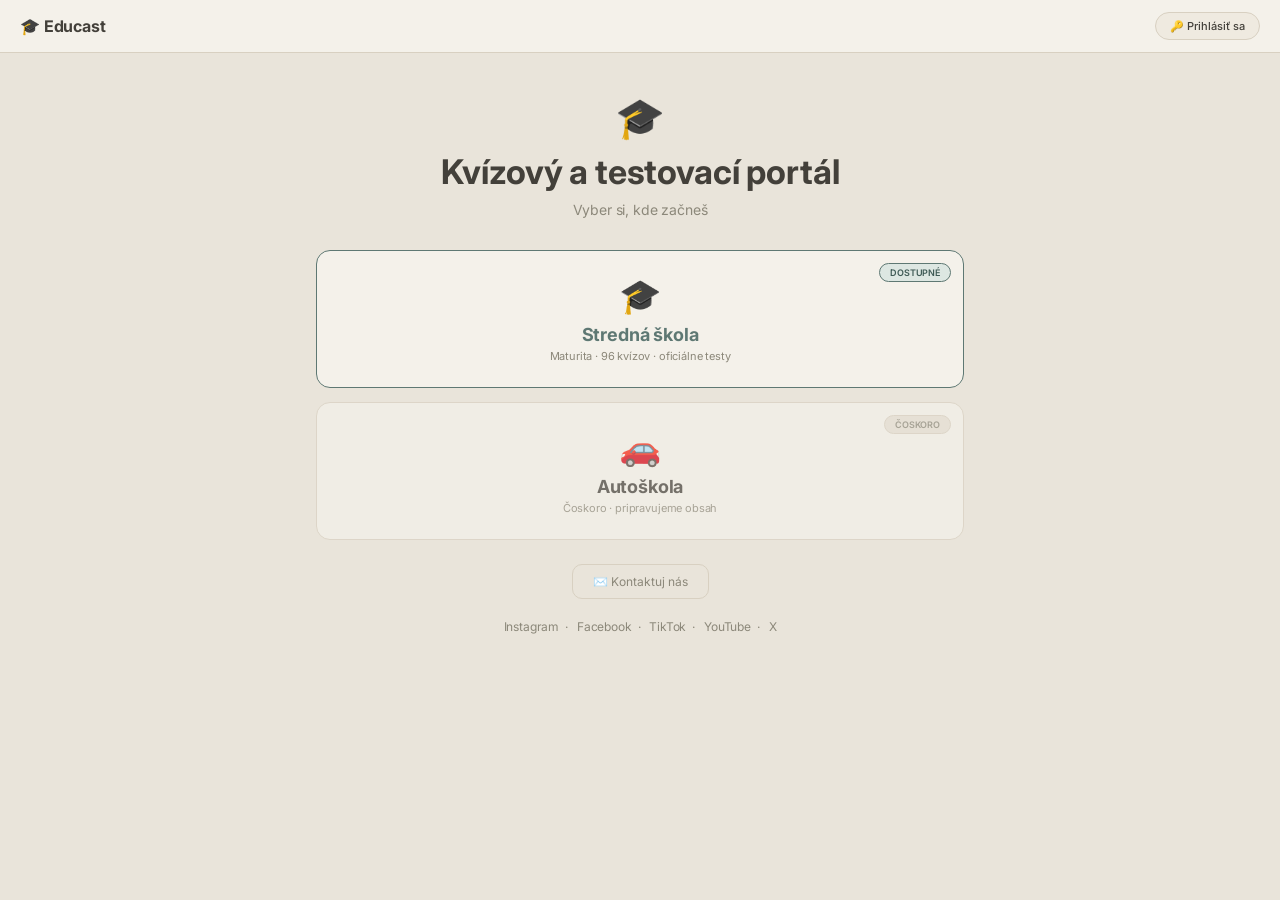
==== commit c57c1802: "Uvodny nadpis Kvizovy a testovaci portal" ====
--- a/index.html
+++ b/index.html
@@ -110,7 +110,7 @@
   <div style="max-width:680px;margin:0 auto;padding:40px 16px 40px">
     <div style="text-align:center;margin-bottom:32px">
       <div style="font-size:40px;margin-bottom:10px">🎓</div>
-      <h1 style="font-size:clamp(24px,5vw,34px);font-weight:700;color:#43403A;margin:0 0 8px;line-height:1.2">Najväčší kvízový a testovací portál</h1>
+      <h1 style="font-size:clamp(24px,5vw,34px);font-weight:700;color:#43403A;margin:0 0 8px;line-height:1.2">Kvízový a testovací portál</h1>
       <p style="font-size:14px;color:#8C887A;margin:0;font-weight:400">Vyber si, kde začneš</p>
       
     </div>
@@ -167,7 +167,7 @@
       <p style="font-size:11px;color:#888;text-align:center;margin:0 0 12px">Vyber svoju úroveň:</p>
       <div class="lv-select-wrap">
         <div class="lv-select-card lv-card-free" onclick="lwChooseLevel('r')">
-          <div style="font-size:22px;font-weight:800;letter-spacing:-0.5px;margin-bottom:4px;background:linear-gradient(135deg,#378ADD,#B5D4F4);-webkit-background-clip:text;-webkit-text-fill-color:transparent;background-clip:text">EDUCAST free</div>
+          <div style="font-size:22px;font-weight:800;letter-spacing:-0.5px;margin-bottom:4px;background:linear-gradient(135deg,#5E7873,#9FB5AE);-webkit-background-clip:text;-webkit-text-fill-color:transparent;background-clip:text">EDUCAST free</div>
           <div class="lv-card-title">Zadarmo</div>
           <div class="lv-card-desc">32 kvízov · 256 otázok · všetky predmety<br>1.–4. ročník · bez registrácie</div>
         </div>
@@ -329,7 +329,7 @@
           <div class="wiz-roc-btn" id="wr-3" onclick="wizSetRoc(3)">3. ročník</div>
           <div class="wiz-roc-btn" id="wr-4" onclick="wizSetRoc(4)">4. ročník</div>
         </div>
-        <button id="wiz-back-btn" style="font-size:11px;font-weight:500;color:#378ADD;background:#0A2238;border:0.5px solid #378ADD55;border-radius:20px;cursor:pointer;padding:5px 12px;font-family:inherit;margin-bottom:12px;transition:all 0.15s" onmouseover="this.style.background='#0C3257'" onmouseout="this.style.background='#0A2238'" onclick="wizBack()">← Späť na predmety</button>
+        <button id="wiz-back-btn" style="font-size:11px;font-weight:500;color:#fff;background:#5E7873;border:0.5px solid #5E7873;border-radius:20px;cursor:pointer;padding:5px 12px;font-family:inherit;margin-bottom:12px;transition:all 0.15s" onmouseover="this.style.background='#4A615C'" onmouseout="this.style.background='#5E7873'" onclick="wizBack()">← Späť na predmety</button>
       </div>
 
       <!-- Spustiť -->
@@ -370,8 +370,8 @@
             <div style="display:flex;align-items:center;justify-content:space-between;margin-bottom:8px">
               <div class="ctx-label" id="ctx-title">📖 Ukážka</div>
               <div style="display:flex;gap:4px">
-                <button onclick="ctxFontChange(-1)" style="background:transparent;border:0.5px solid #378ADD55;color:#378ADD;font-size:11px;font-weight:600;width:24px;height:24px;border-radius:5px;cursor:pointer;font-family:inherit;line-height:1">A−</button>
-                <button onclick="ctxFontChange(1)" style="background:transparent;border:0.5px solid #378ADD55;color:#378ADD;font-size:11px;font-weight:600;width:24px;height:24px;border-radius:5px;cursor:pointer;font-family:inherit;line-height:1">A+</button>
+                <button onclick="ctxFontChange(-1)" style="background:transparent;border:0.5px solid #5E7873;color:#DDE7E2;font-size:11px;font-weight:600;width:24px;height:24px;border-radius:5px;cursor:pointer;font-family:inherit;line-height:1">A−</button>
+                <button onclick="ctxFontChange(1)" style="background:transparent;border:0.5px solid #5E7873;color:#DDE7E2;font-size:11px;font-weight:600;width:24px;height:24px;border-radius:5px;cursor:pointer;font-family:inherit;line-height:1">A+</button>
               </div>
             </div>
             <div class="ctx-text" id="ctx-text"></div>
@@ -401,7 +401,7 @@
         <div class="sbig" id="sp"></div>
         <div class="scards" id="sc"></div>
         <div class="sti" id="si"></div>
-        <button onclick="showDetail(0)" style="background:transparent;border:0.5px solid #378ADD;color:#378ADD;font-size:11px;font-weight:500;padding:7px 18px;border-radius:8px;cursor:pointer;font-family:inherit;margin-top:2px">🔍 Detail kvízu</button>
+        <button onclick="showDetail(0)" style="background:#5E7873;border:0.5px solid #5E7873;color:#fff;font-size:12px;font-weight:600;padding:9px 22px;border-radius:8px;cursor:pointer;font-family:inherit;margin-top:2px">🔍 Detail kvízu</button>
         <div class="smsg" id="sm"></div>
 
         <!-- Bonus: cesta levelov po 100% (rovnaka grafika ako vo wizarde) -->
@@ -422,7 +422,7 @@
 
         <!-- Akcie — kompaktné -->
         <div style="display:flex;flex-direction:column;align-items:center;gap:8px;width:100%;max-width:280px;margin-top:12px">
-          <button onclick="goToLanding()" style="width:100%;background:transparent;border:none;color:#555;font-size:11px;cursor:pointer;font-family:inherit;padding:4px">← Späť na úvod</button>
+          <button onclick="goToLanding()" style="width:100%;background:transparent;border:none;color:#DDE7E2;font-size:12px;font-weight:500;cursor:pointer;font-family:inherit;padding:6px;text-decoration:underline">← Späť na úvod</button>
         </div>
       </div>
     </div>
@@ -432,7 +432,7 @@
     </div>
     <div class="ctrls">
       <button class="ctb" onclick="goToPredmety()">← Predmety</button>
-      <button class="ctb" id="btn-save-quiz" onclick="saveQuizState()" style="display:none;border-color:#378ADD;color:#378ADD">Uložiť</button>
+      <button class="ctb" id="btn-save-quiz" onclick="saveQuizState()" style="display:none;border-color:#5E7873;color:#5E7873">Uložiť</button>
       <div class="pips" id="pips-regular"></div>
 
       <button class="nxt nxr" id="nb-finish" onclick="matFinish()" style="display:none;margin-top:0;padding:7px 16px;font-size:12px;max-width:160px">Dokončiť test</button>
@@ -513,7 +513,7 @@
 
 <!-- ══ MODAL: volba levelu ══ -->
 <div id="level-choice-overlay" style="display:none;position:fixed;inset:0;background:rgba(0,0,0,0.82);z-index:3000;align-items:center;justify-content:center;padding:20px;backdrop-filter:blur(6px)">
-  <div style="background:var(--bg2);border:1px solid #378ADD55;border-radius:18px;padding:28px 24px;max-width:360px;width:100%;text-align:center;position:relative">
+  <div style="background:var(--bg2);border:1px solid #D8D0C1;border-radius:18px;padding:28px 24px;max-width:360px;width:100%;text-align:center;position:relative">
     <div style="font-size:36px;margin-bottom:10px">🔒</div>
     <div style="font-size:17px;font-weight:700;color:#43403A;margin-bottom:8px">Tento level je zamknutý</div>
     <div style="font-size:12px;color:#888;line-height:1.6;margin-bottom:22px">Odomkni ho <strong style="color:#5E7873">zvládnutím predošlého levelu na 100 %</strong> — zadarmo. Alebo si sprístupni všetky levely naraz s EDUCAST PLUS.</div>
@@ -561,7 +561,7 @@
       <textarea id="contact-msg" rows="4" placeholder="Napíš svoju správu…" style="width:100%;background:#0f0f0f;border:0.5px solid #2a2a2a;border-radius:8px;padding:10px 12px;color:#e8e8e8;font-size:13px;margin-bottom:12px;outline:none;font-family:inherit;resize:vertical"></textarea>
       <label style="font-size:11px;color:#888;display:block;margin-bottom:4px">Príloha (voliteľné)</label>
       <input type="file" id="contact-file" style="width:100%;font-size:12px;color:#888;margin-bottom:16px;font-family:inherit">
-      <button onclick="sendContact()" style="width:100%;padding:12px;border-radius:10px;border:none;background:linear-gradient(135deg,#185FA5,#378ADD);color:#fff;font-size:13px;font-weight:500;cursor:pointer;font-family:inherit">Odoslať</button>
+      <button onclick="sendContact()" style="width:100%;padding:12px;border-radius:10px;border:none;background:linear-gradient(135deg,#4A615C,#5E7873);color:#fff;font-size:13px;font-weight:500;cursor:pointer;font-family:inherit">Odoslať</button>
       <div id="contact-status" style="font-size:11px;color:#888;text-align:center;margin-top:10px;display:none"></div>
     </div>
   </div>
--- a/css/style.css
+++ b/css/style.css
@@ -103,7 +103,7 @@
 .portal-topbar{display:flex;align-items:center;justify-content:space-between;padding:12px 0;margin-bottom:8px}
 .portal-logo{font-size:14px;font-weight:700;background:linear-gradient(135deg,#4A615C,#3E5A55);-webkit-background-clip:text;-webkit-text-fill-color:transparent;background-clip:text}
 .portal-nav-right{display:flex;gap:8px;align-items:center}
-.portal-back{font-size:12px;font-weight:600;color:#5E7873;background:#0A2238;border:0.5px solid #5E787355;padding:6px 14px;border-radius:20px;cursor:pointer;font-family:inherit;transition:all 0.15s}
+.portal-back{font-size:12px;font-weight:600;color:#5E7873;background:transparent;border:0.5px solid #5E787355;padding:6px 14px;border-radius:20px;cursor:pointer;font-family:inherit;transition:all 0.15s}
 .portal-back:hover{background:#3E5A55;border-color:#5E7873}
 .portal-user-btn{font-size:11px;background:transparent;border:0.5px solid #5E7873;color:#4A615C;padding:4px 10px;border-radius:6px;cursor:pointer;font-family:inherit}
 .portal-hero{background:linear-gradient(135deg,#3E5A55 0%,#E9E4DA 100%);border-radius:14px;padding:20px 22px 18px;margin-bottom:14px;position:relative;overflow:hidden}
@@ -251,7 +251,7 @@
 .nxv{background:#5E7873;color:#fff}
 .nxm{background:#D8D0C1;color:#E9E4DA}
 .sscr{gap:8px;display:none;flex-direction:column;align-items:center;overflow-y:auto;padding-bottom:24px}
-.sbig{font-size:clamp(38px,7vw,56px);font-weight:500}
+.sbig{font-size:clamp(38px,7vw,56px);font-weight:700}
 .sbr2{color:#4A615C}.sbv2{color:#5E7873}.sbm2{color:#8C887A}
 .scards{display:grid;grid-template-columns:1fr 1fr;gap:8px;width:100%;max-width:280px;margin-bottom:4px}
 .ccr{background:#4A615C;border-radius:8px;padding:9px;text-align:center}
@@ -330,7 +330,7 @@
 /* ── DETAIL STRÁNKA ── */
 .detail-wrap{max-width:720px;margin:0 auto;padding:12px 16px 32px}
 .detail-topbar{display:flex;align-items:center;gap:10px;padding:12px 0;margin-bottom:12px}
-.detail-back{font-size:12px;font-weight:600;color:#5E7873;background:#0A2238;border:0.5px solid #5E787355;padding:6px 14px;border-radius:20px;cursor:pointer;font-family:inherit;flex-shrink:0;transition:all 0.15s}
+.detail-back{font-size:12px;font-weight:600;color:#5E7873;background:transparent;border:0.5px solid #5E787355;padding:6px 14px;border-radius:20px;cursor:pointer;font-family:inherit;flex-shrink:0;transition:all 0.15s}
 .detail-back:hover{background:#3E5A55;border-color:#5E7873}
 .detail-title{font-size:14px;font-weight:600;color:var(--text)}
 .detail-summary{display:grid;grid-template-columns:repeat(3,1fr);gap:8px;margin-bottom:16px}
@@ -445,7 +445,7 @@
 .or:hover:not(:disabled),.ov:hover:not(:disabled),.om:hover:not(:disabled){border-color:#5E7873!important;background:#4A615C!important}
 
 /* Score */
-.sbr2,.sbv2,.sbm2{color:#5E7873!important}
+.sbr2,.sbv2,.sbm2{color:#3E5A55!important}
 .ccr,.ccv,.ccm{background:#F4F1EA!important}
 .svr,.svv,.svm{color:#5E7873!important}
 .rr,.rv,.rm{border-color:#D8D0C1!important;color:#43403A!important}
@@ -456,7 +456,7 @@
 .cdr,.cdv,.cdm{color:#5E7873!important}
 
 /* Nxt farby */
-.nxr,.nxv,.nxm{background:#5E7873!important;color:#111111!important}
+.nxr,.nxv,.nxm{background:#5E7873!important;color:#fff!important}
 
 /* Pip */
 .pr,.pv,.pm2{background:#EFEAE0!important;border-color:#D8D0C1!important}
@@ -560,11 +560,11 @@
 .mat-chevron{font-size:10px;color:var(--text2);transition:transform 0.2s;margin-left:auto}
 .mat-chevron.open{transform:rotate(180deg)}
 
-.ctx-panel{background:transparent;border:none;border-bottom:0.5px solid #5E787330;padding:0 0 20px 0;font-size:13px;color:#3E5A55;line-height:1.65;max-height:35vh;overflow-y:auto;width:100%;max-width:800px;box-sizing:border-box}
+.ctx-panel{background:rgba(255,255,255,0.07);border:none;border-bottom:0.5px solid #DDE7E230;border-radius:10px;padding:14px 16px;font-size:13px;color:#EDEFEA;line-height:1.65;max-height:35vh;overflow-y:auto;width:100%;max-width:800px;box-sizing:border-box}
 
 .ctx-header{display:flex;align-items:center;justify-content:space-between;cursor:pointer;margin-bottom:6px;font-weight:600;font-size:11px;color:#5E7873}
 .ctx-toggle{font-size:10px;color:#5E7873;background:transparent;border:none;cursor:pointer;font-family:inherit;padding:0}
-.ctx-text{white-space:pre-wrap;font-size:10px;color:#3E5A55;line-height:1.65}
+.ctx-text{white-space:pre-wrap;font-size:13px;color:#EDEFEA;line-height:1.65}
 
 
 /* ── WIZARD A ── */
@@ -624,7 +624,7 @@
 .lv-select-wrap{display:flex;gap:16px;margin:16px 0;flex-direction:column}
 .lv-select-card{border-radius:14px;padding:20px;cursor:pointer;transition:all 0.15s;border:1.5px solid;text-align:center}
 .lv-select-card:hover{transform:translateY(-2px)}
-.lv-card-free{background:#0A2238;border-color:#5E7873}
+.lv-card-free{background:#EFEAE0;border-color:#5E7873}
 .lv-card-plus{background:#EDEAE0;border-color:#5E7873}
 .lv-card-icon{font-size:32px;margin-bottom:8px}
 .lv-card-title{font-size:16px;font-weight:700;margin-bottom:4px}
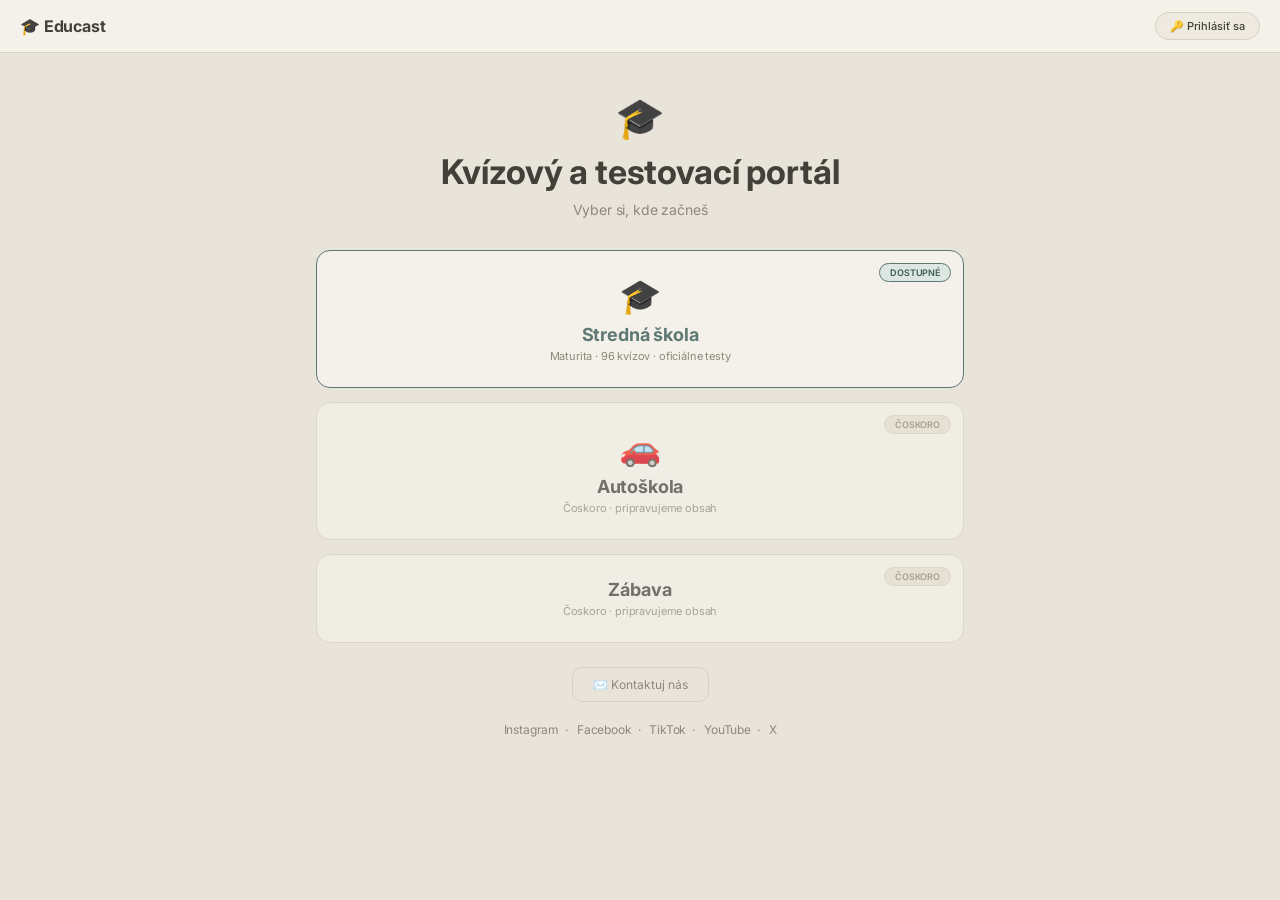
==== commit 0aeb0341: "Pridaná karta Zábava na úvodnú obrazovku (čoskoro)" ====
--- a/index.html
+++ b/index.html
@@ -127,6 +127,11 @@
         <div style="font-size:18px;font-weight:700;color:#43403A;margin-bottom:4px">Autoškola</div>
         <div style="font-size:11px;color:#8C887A">Čoskoro · pripravujeme obsah</div>
       </div>
+      <div style="background:#F4F1EA;border:1.5px solid #D8D0C1;border-radius:14px;padding:24px;text-align:center;cursor:default;opacity:0.7;position:relative">
+        <div style="position:absolute;top:12px;right:12px;font-size:9px;font-weight:600;color:#8C887A;background:#E5DFD3;border:0.5px solid #D8D0C1;border-radius:20px;padding:3px 10px">ČOSKORO</div>
+        <div style="font-size:18px;font-weight:700;color:#43403A;margin-bottom:4px">Zábava</div>
+        <div style="font-size:11px;color:#8C887A">Čoskoro · pripravujeme obsah</div>
+      </div>
     </div>
     <div style="text-align:center;margin-top:24px">
       <button onclick="openContact()" style="background:transparent;border:0.5px solid #D8D0C1;color:#8C887A;font-size:12px;padding:9px 20px;border-radius:10px;cursor:pointer;font-family:inherit;transition:all 0.15s" onmouseover="this.style.borderColor='#5E7873';this.style.color='#5E7873'" onmouseout="this.style.borderColor='#D8D0C1';this.style.color='#8C887A'">✉️ Kontaktuj nás</button>
--- a/css/style.css
+++ b/css/style.css
@@ -210,7 +210,7 @@
 .opt.missed{background:#0a5c35!important;border-color:#2ecc71!important;color:#ffffff!important;opacity:1;box-shadow:0 0 0 3px #2ecc7166;animation:highlight 0.4s ease}
 @keyframes highlight{0%{box-shadow:0 0 0 0 #2ecc7188}50%{box-shadow:0 0 0 6px #2ecc7166}100%{box-shadow:0 0 0 3px #2ecc7144}}
 .ltr{width:20px;height:20px;border-radius:50%;display:flex;align-items:center;justify-content:center;font-size:9px;font-weight:500;flex-shrink:0}
-.lrr{background:#4A615C;color:#3E5A55}.lrv{background:#3E5A55;color:#5E7873}.lrm{background:#EFEAE0;color:#8C887A}
+.lrr{background:#DDE7E2;color:#3E5A55}.lrv{background:#DDE7E2;color:#3E5A55}.lrm{background:#EFEAE0;color:#8C887A}
 .opt.correct .ltr{background:#2ecc71!important;color:#0a3d1f!important;font-weight:700!important}.opt.missed .ltr{background:#2ecc71!important;color:#0a3d1f!important;font-weight:700!important}
 .opt.wrong .ltr{background:#791F1F!important;color:#F7C1C1!important}
 @keyframes popIn{0%{transform:scale(0.95)}60%{transform:scale(1.04)}100%{transform:scale(1)}}
@@ -445,15 +445,15 @@
 .or:hover:not(:disabled),.ov:hover:not(:disabled),.om:hover:not(:disabled){border-color:#5E7873!important;background:#4A615C!important}
 
 /* Score */
-.sbr2,.sbv2,.sbm2{color:#3E5A55!important}
+.sbr2,.sbv2,.sbm2{color:#EDEFEA!important}
 .ccr,.ccv,.ccm{background:#F4F1EA!important}
 .svr,.svv,.svm{color:#5E7873!important}
 .rr,.rv,.rm{border-color:#D8D0C1!important;color:#43403A!important}
 
 /* Badge v kvíze */
 .mbsr,.mbsv,.mbsm,.mbtr,.mbtm{background:#4A615C!important;color:#5E7873!important}
-.ttr,.ttv,.ttm{background:#4A615C!important;color:#5E7873!important}
-.cdr,.cdv,.cdm{color:#5E7873!important}
+.ttr,.ttv,.ttm{background:#3E5A55!important;color:#EDEFEA!important}
+.cdr,.cdv,.cdm{color:#EDEFEA!important}
 
 /* Nxt farby */
 .nxr,.nxv,.nxm{background:#5E7873!important;color:#fff!important}
